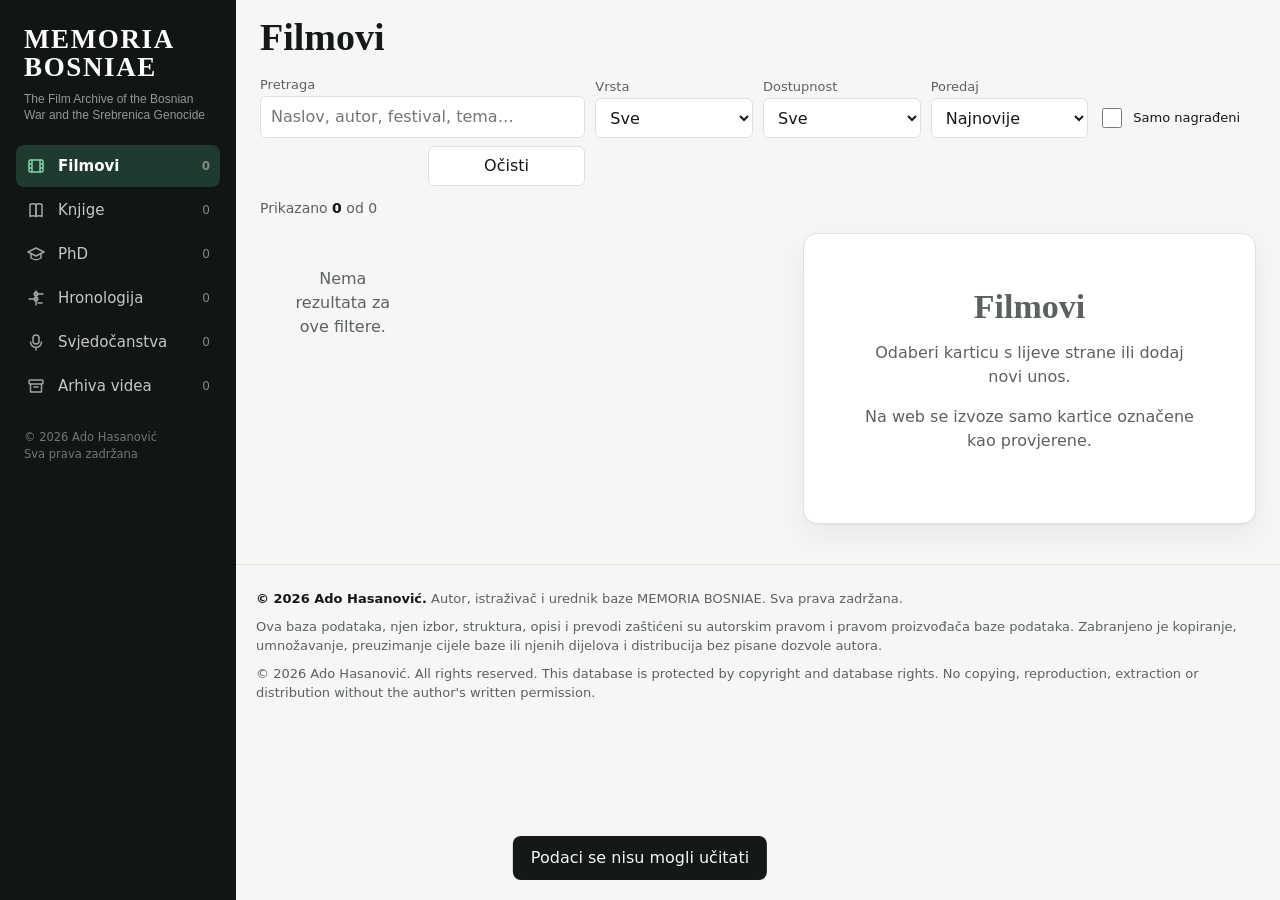
==== app/index.html @ 082afea2 "Add files via upload" ====
<!DOCTYPE html>
<html lang="bs">
<head>
<meta charset="utf-8">
<meta name="viewport" content="width=device-width,initial-scale=1">
<title>MEMORIA BOSNIAE</title>
<link rel="stylesheet" href="fonts.css">
<style>
/* VOICE: quiet editorial tool for an archive of record
   IDEA: a film archive's card catalogue, each work one index card with its provenance
   PICTURE: the catalogue itself, list of cards beside the open card
   COLOUR and TYPE: paper white, deep ink, Srebrenica flower green; amber only for "za provjeru"
   LAYOUT: bar with sections and actions, filters, list left, open card right */
:root{color-scheme:light dark;--bg:light-dark(#f6f7f5,#0f1311);--card:light-dark(#fff,#161b18);--ink:light-dark(#141816,#e9ece9);--mut:light-dark(#5b625e,#9aa39e);--line:light-dark(#dde2dd,#2a312d);--g:light-dark(#1d6b4a,#5fbf8f);--a:light-dark(#9a5b00,#e0a64a);--r:light-dark(#a3262a,#ef7b7f)}
*{box-sizing:border-box;min-width:0}
body{margin:0;background:var(--bg);color:var(--ink);font:16px/1.5 "Source Sans 3",system-ui,sans-serif}
h1,h2{font-family:"Cormorant Garamond",Georgia,serif;font-weight:600;line-height:1.1;margin:0}
button,input,select,textarea{font:inherit;color:inherit}
button{cursor:pointer;min-height:40px;padding:0 14px;border:1px solid var(--line);border-radius:6px;background:var(--card)}
button:hover{border-color:var(--g)}
button.pri{background:var(--g);border-color:var(--g);color:#fff}
button.dng{color:var(--r)}
:focus-visible{outline:3px solid var(--g);outline-offset:2px}
input,select,textarea{width:100%;padding:8px 10px;border:1px solid var(--line);border-radius:6px;background:var(--card);min-height:40px}
textarea{min-height:80px;resize:vertical}
.app{display:grid;grid-template-columns:236px minmax(0,1fr);min-height:100vh}
.side{position:sticky;top:0;height:100vh;overflow:auto;background:#111513;color:#d8ddd9;display:flex;flex-direction:column;gap:22px;padding:26px 16px 18px}
.brand{font-family:"Cormorant Garamond",serif;font-size:27px;line-height:1.02;font-weight:600;letter-spacing:.06em;color:#fff;padding:0 8px}
.brand small{display:block;margin-top:10px;font-family:"Source Sans 3",sans-serif;font-size:12px;line-height:1.35;letter-spacing:0;font-weight:400;color:#8f9a93}
.tabs{display:flex;flex-direction:column;gap:2px}
.tabs button{display:flex;align-items:center;gap:12px;width:100%;min-height:42px;padding:0 10px;border:0;border-radius:8px;background:none;color:#c3cac5;text-align:start;font-size:15px}
.tabs button svg{flex:none;opacity:.8}
.tabs button .n{margin-inline-start:auto;font-size:12px;color:#7f8a83;font-variant-numeric:tabular-nums}
.tabs button:hover{background:#1c221f;color:#fff}
.tabs button[aria-pressed=true]{background:#1f3a2e;color:#fff;font-weight:600}
.tabs button[aria-pressed=true] svg{opacity:1;color:#7fd3a6}
.sideacts{display:flex;flex-direction:column;gap:6px;margin-top:auto}
.sideacts button{background:#1a1f1c;border-color:#2a312d;color:#d8ddd9;text-align:start;font-size:14px}
.sideacts button:hover{border-color:#5fbf8f}
.upbar{position:fixed;left:50%;bottom:22px;transform:translateX(-50%);display:none;align-items:center;gap:12px;background:#111513;color:#eef1ee;padding:10px 12px 10px 18px;border-radius:12px;box-shadow:0 10px 30px rgb(0 0 0/.3);z-index:25;font-size:15px}.upbar.on{display:flex}.upbar #uplater{background:none;color:#c3cac5;border-color:#2a312d}
.ver{display:inline-block;margin-top:10px;font-family:"Source Sans 3",sans-serif;font-size:12px;letter-spacing:.02em;font-weight:600;color:#a6e6c3;background:#1f3a2e;padding:2px 9px;border-radius:99px}.ver:empty{display:none}
.sidecopy{margin:0;padding:0 8px;font-size:11.5px;line-height:1.4;color:#6f7a73}
.mainw{min-width:0;display:flex;flex-direction:column}
.top{position:sticky;top:0;z-index:5;display:flex;flex-wrap:wrap;align-items:center;gap:10px 16px;padding:18px 24px 12px;background:color-mix(in srgb,var(--bg) 92%,transparent);backdrop-filter:blur(10px)}
.top h1{font-family:"Cormorant Garamond",Georgia,serif;font-size:38px;line-height:1;margin:0 auto 0 0}
.acts{display:flex;gap:6px;flex-wrap:wrap}
.tools{display:grid;grid-template-columns:repeat(auto-fit,minmax(150px,1fr));gap:8px 10px;padding:4px 24px 12px;align-items:end}.tools .q{grid-column:span 2}.chk{display:flex;gap:8px;align-items:center;min-height:40px;font-size:15px;color:var(--ink)!important}.chk input{width:20px;min-height:0;height:20px;accent-color:var(--g)}
.tools label{font-size:13px;color:var(--mut)}
.stats{padding:0 24px 14px;font-size:14px;color:var(--mut);display:flex;gap:16px;flex-wrap:wrap}
.stats b{color:var(--ink)}
main{display:grid;grid-template-columns:minmax(0,1.15fr) minmax(0,1fr);gap:22px;padding:0 24px 40px;align-items:start}
.list{display:flex;flex-direction:column;gap:6px;max-height:calc(100vh - 200px);overflow:auto;padding:4px 6px 4px 2px}
.it{flex:none;display:grid;grid-template-columns:auto minmax(0,1fr) auto;gap:4px 12px;text-align:start;padding:10px 12px;background:var(--card);border:1px solid var(--line);border-radius:8px;min-height:0}
.it[aria-current=true]{border-color:var(--g);box-shadow:0 0 0 1px var(--g)}
.it .y{font-family:"Cormorant Garamond",serif;font-size:22px;color:var(--g);line-height:1.1;min-width:2.6em}
.it .t{font-weight:600}
.it .s{grid-column:2;font-size:14px;color:var(--mut)}
.badge{font-size:12px;font-weight:600;padding:2px 8px;border-radius:99px;white-space:nowrap;align-self:start}
.P{background:color-mix(in srgb,var(--g) 16%,transparent);color:var(--g)}
.ZP{background:color-mix(in srgb,var(--a) 18%,transparent);color:var(--a)}
.warn{color:var(--a);font-size:13px}
.bk .typo{background:linear-gradient(160deg,var(--c),#121513)}
.bk .typo .tt{font-size:18px}
.list.grid{display:grid;grid-template-columns:repeat(auto-fill,minmax(150px,1fr));gap:18px 14px;align-content:start}
.pc{display:flex;flex-direction:column;gap:6px;text-align:start;padding:0;border:0;background:none;min-height:0}
.pc .ph{position:relative;aspect-ratio:2/3;border-radius:6px;overflow:hidden;box-shadow:0 1px 2px rgb(0 0 0/.12),0 6px 18px rgb(0 0 0/.10);outline:2px solid transparent;transition:transform .15s}
.pc:hover .ph{transform:translateY(-2px)}.pc[aria-current=true] .ph{outline-color:var(--g);outline-offset:3px}
.pc img{width:100%;height:100%;object-fit:cover;display:block}
.typo{width:100%;height:100%;display:flex;flex-direction:column;justify-content:space-between;padding:14px 12px;color:#eef1ee}
.typo .tt{font-family:"Cormorant Garamond",Georgia,serif;font-weight:600;font-size:21px;line-height:1.05;text-wrap:balance}
.typo .ty{font-size:12px;opacity:.85}.typo .tm{font-size:10px;letter-spacing:.12em;text-transform:uppercase;opacity:.7}
.pc .pt{font-weight:600;font-size:14px;line-height:1.25}.pc .ps{font-size:12px;color:var(--mut)}
.wb{position:absolute;top:8px;left:8px;display:flex;align-items:center;gap:3px;background:rgb(255 255 255/.94);color:#6b4b00;font-size:12px;font-weight:700;padding:2px 7px 2px 4px;border-radius:99px}
.sd{position:absolute;top:10px;right:10px;width:10px;height:10px;border-radius:50%;border:2px solid #fff}.sd.P{background:var(--g)}.sd.ZP{background:var(--a)}
.hero{display:grid;grid-template-columns:180px minmax(0,1fr);gap:22px;align-items:start}
.hero .ph{aspect-ratio:2/3;border-radius:6px;overflow:hidden;box-shadow:0 6px 22px rgb(0 0 0/.18)}.hero img{width:100%;height:100%;object-fit:cover;display:block}
.laurels{display:flex;flex-wrap:wrap;gap:10px 18px;margin:6px 0 4px}
.laurel{position:relative;width:168px;height:92px;display:flex;align-items:center;justify-content:center;color:#7a5a12}
.laurel.n{color:var(--mut)}
.laurel svg{position:absolute;inset:0;width:100%;height:100%}
.laurel .lt{position:relative;text-align:center;max-width:104px;line-height:1.1;display:flex;flex-direction:column;gap:2px}
.laurel b{font-size:11.5px;text-transform:none}.laurel span{font-size:10.5px;opacity:.85}
.fj{list-style:none;margin:0;padding:0;border-top:1px solid var(--line)}
.fj li{display:grid;grid-template-columns:3.2em minmax(0,1fr) auto;gap:10px;padding:8px 0;border-bottom:1px solid var(--line);font-size:15px;align-items:baseline}
.fj .y{color:var(--mut);font-variant-numeric:tabular-nums}
.rz{font-size:11px;font-weight:700;padding:1px 8px;border-radius:99px;white-space:nowrap}
.rz.nagrada{background:#f3e7c4;color:#6b4b00}.rz.nominacija{background:color-mix(in srgb,var(--a) 14%,transparent);color:var(--a)}.rz.selekcija{background:color-mix(in srgb,var(--mut) 14%,transparent);color:var(--mut)}
.watchbar{display:flex;flex-wrap:wrap;gap:8px;margin:14px 0 6px}
.playbtn{display:inline-flex;align-items:center;gap:10px;min-height:48px;padding:0 20px;border-radius:8px;border:0;background:var(--g);color:#fff;font-weight:600;font-size:16px}
.playbtn.paid{background:var(--ink);color:var(--bg)}
.playbtn svg{flex:none}
.find{display:flex;flex-wrap:wrap;gap:6px;align-items:center;font-size:14px;color:var(--mut)}
.find a{padding:4px 10px;border:1px solid var(--line);border-radius:99px;text-decoration:none;color:var(--ink)}
.find a:hover{border-color:var(--g)}
.pb{position:absolute;bottom:8px;right:8px;width:30px;height:30px;border-radius:50%;background:var(--g);display:flex;align-items:center;justify-content:center;box-shadow:0 2px 6px rgb(0 0 0/.3)}
video.arch{width:100%;max-height:420px;background:#000;border-radius:8px;margin:6px 0}
.frow{display:grid;grid-template-columns:70px minmax(0,1.3fr) minmax(0,1fr) minmax(0,1.2fr) 120px 40px;gap:6px;margin-bottom:6px}
.frow input[data-f=izvor]{grid-column:2/6}
.drop{display:flex;gap:14px;align-items:center;padding:12px;border:1px dashed var(--line);border-radius:8px}
.drop.on{border-color:var(--g);background:color-mix(in srgb,var(--g) 8%,transparent)}
.drop .pv{width:72px;aspect-ratio:2/3;border-radius:4px;overflow:hidden;background:var(--line);flex:none}.drop .pv img{width:100%;height:100%;object-fit:cover}
.panel{position:sticky;top:84px;max-height:calc(100vh - 100px);overflow:auto;background:var(--card);border:1px solid var(--line);border-radius:14px;padding:24px;box-shadow:0 1px 2px rgb(0 0 0/.04),0 12px 32px rgb(0 0 0/.06)}
.panel.film{padding:0}.panel.film .inner{padding:24px}
.backdrop{position:relative;padding:24px;border-radius:14px 14px 0 0;overflow:hidden;background:#151a17;color:#eef1ee}
.backdrop .bg{position:absolute;inset:-30px;background-size:cover;background-position:center;filter:blur(28px) saturate(1.1);opacity:.5;transform:scale(1.1)}
.backdrop::after{content:"";position:absolute;inset:0;background:linear-gradient(180deg,rgb(17 21 19/.35),rgb(17 21 19/.85))}
.backdrop>*{position:relative;z-index:1}
.backdrop .meta{color:#c3cac5}.backdrop h2{color:#fff}
.backdrop .find{color:#c3cac5}.backdrop .find a{color:#eef1ee;border-color:rgb(255 255 255/.2)}
.backdrop .laurels{margin-top:18px}.backdrop .badge.P{background:rgb(127 211 166/.18);color:#a6e6c3}.backdrop .badge.ZP{background:rgb(224 166 74/.2);color:#f0c27e}.backdrop .laurel{color:#e3c477}.backdrop .laurel.n{color:#aab3ad}
.panel h2{font-size:34px}
.meta{color:var(--mut);margin:6px 0 14px}
.sec{margin:14px 0}
.sec h3{font-size:13px;color:var(--mut);margin:0 0 4px;font-weight:600}
.sec p{margin:0}
.chips{display:flex;flex-wrap:wrap;gap:6px}
.chip{font-size:13px;padding:2px 10px;border-radius:99px;border:1px solid var(--line)}
.w{display:flex;gap:8px;align-items:baseline;margin:4px 0}
.w .k{font-size:12px;font-weight:600;padding:1px 8px;border-radius:99px;white-space:nowrap}
.k.besplatno{background:color-mix(in srgb,var(--g) 16%,transparent);color:var(--g)}
.k.reklame,.k.placeno{background:color-mix(in srgb,var(--a) 16%,transparent);color:var(--a)}
.k.nema{background:color-mix(in srgb,var(--r) 12%,transparent);color:var(--r)}
a{color:var(--g);overflow-wrap:anywhere}
.row{display:flex;gap:8px;flex-wrap:wrap;margin-top:16px}
.form{display:grid;grid-template-columns:minmax(0,1fr) minmax(0,1fr);gap:10px 12px}
.form .full{grid-column:1/-1}
.form label{font-size:13px;color:var(--mut);display:block;margin-bottom:3px}
.wrow{display:grid;grid-template-columns:130px minmax(0,1fr) minmax(0,1.4fr) 40px;gap:6px;margin-bottom:6px}
.wrow button{padding:0}
.empty{color:var(--mut);padding:30px;text-align:center}
.toast{position:fixed;bottom:20px;left:50%;transform:translateX(-50%);background:var(--ink);color:var(--bg);padding:10px 18px;border-radius:8px;opacity:0;transition:opacity .2s;pointer-events:none;z-index:20}
.toast.on{opacity:1}
.modal{position:fixed;inset:0;background:rgb(0 0 0/.4);display:none;align-items:center;justify-content:center;z-index:30;padding:20px}
.modal.on{display:flex}
.modal>div{background:var(--card);border-radius:10px;padding:22px;max-width:420px}
.legal{border-top:1px solid var(--line);padding:24px 20px 40px;font-size:13px;color:var(--mut);max-width:1100px}.legal p{margin:0 0 8px}.legal strong{color:var(--ink)}
.web #bNew,.web #bUndo,.web #bVid,.web .sideacts,.web .panel .row,.web .warnsec,.web .notesec,.web #fs,.web label[for=fs],.web .sd,.web .badge{display:none!important}
@media(prefers-reduced-motion:reduce){.toast{transition:none}}
@media(max-width:860px){.app{grid-template-columns:minmax(0,1fr)}.side{position:static;height:auto;padding:16px}.tabs{flex-direction:row;flex-wrap:wrap}.tabs button{width:auto}.sideacts{flex-direction:row;flex-wrap:wrap;margin-top:0}.panel{position:static;max-height:none}.hero{grid-template-columns:120px minmax(0,1fr)}.frow{grid-template-columns:minmax(0,1fr) minmax(0,1fr)}.frow input[data-f=izvor]{grid-column:1/-1}main{grid-template-columns:minmax(0,1fr)}.list{max-height:none}.panel{position:static;max-height:none}.tools{grid-template-columns:minmax(0,1fr) minmax(0,1fr)}.tools .q{grid-column:1/-1}.form{grid-template-columns:minmax(0,1fr)}.wrow{grid-template-columns:minmax(0,1fr) minmax(0,1fr)}}
</style>
</head>
<body>
<div class="app">
<aside class="side">
  <div class="brand">MEMORIA<br>BOSNIAE<small>The Film Archive of the Bosnian War and the Srebrenica Genocide</small><span class="ver" id="ver"></span></div>
  <nav class="tabs" id="tabs" aria-label="Sekcije"></nav>
  <div class="sideacts">
    <button id="bSave">Spremi kopiju baze</button>
    <button id="bLoad">Učitaj bazu</button>
    <button id="bPub">Objavi na web</button>
    <button id="bExport">Izvezi JSON</button>
    <button id="bSet">Postavke objave</button>
  </div>
  <p class="sidecopy">© 2026 Ado Hasanović<br>Sva prava zadržana</p>
  <input type="file" id="file" accept=".json,application/json" hidden><input type="file" id="vid" accept="video/*,.mp4,.mov,.mkv,.webm" multiple hidden><input type="file" id="pimg" accept="image/*" hidden><input type="file" id="srt" accept=".srt,.vtt,.txt" hidden>
</aside>
<div class="mainw">
  <header class="top">
    <h1 id="h1">Filmovi</h1>
    <div class="acts">
      <button id="bVid" hidden>Uvezi videe iz ADONIS</button>
      <button id="bUndo" disabled>Poništi</button>
      <button class="pri" id="bNew">+ Novi unos</button>
    </div>
  </header>
  <div class="tools" id="tools"></div>
  <div class="stats" id="stats"></div>
  <main>
    <div class="list" id="list" role="list"></div>
    <section class="panel" id="panel" aria-live="polite"></section>
  </main>
  <footer class="legal">
    <p><strong>© 2026 Ado Hasanović.</strong> Autor, istraživač i urednik baze MEMORIA BOSNIAE. Sva prava zadržana.</p>
    <p>Ova baza podataka, njen izbor, struktura, opisi i prevodi zaštićeni su autorskim pravom i pravom proizvođača baze podataka. Zabranjeno je kopiranje, umnožavanje, preuzimanje cijele baze ili njenih dijelova i distribucija bez pisane dozvole autora.</p>
    <p lang="en">© 2026 Ado Hasanović. All rights reserved. This database is protected by copyright and database rights. No copying, reproduction, extraction or distribution without the author's written permission.</p>
  </footer>
</div>
</div>
<div class="upbar" id="upbar" role="status"><span id="upmsg"></span><button class="pri" id="upgo">Restartuj sada</button><button id="uplater">Kasnije</button></div>
<div class="toast" id="toast" role="status"></div>
<div class="modal" id="smodal"><div style="max-width:480px"><h2 style="font-size:28px;margin:0 0 8px">Objava na web</h2><p style="margin:0 0 12px;color:var(--mut);font-size:15px">Web stranica: <a href="#" id="siteLink">adohasanovicfilm.github.io/memoria-bosniae</a></p><label for="tok" style="font-size:13px;color:var(--mut)">GitHub ključ (token) s pravom pisanja u repo memoria-bosniae</label><input id="tok" type="password" autocomplete="off" placeholder="github_pat_…" style="margin:4px 0 6px"><p id="tokState" style="margin:0 0 10px;font-size:13px;color:var(--mut)"></p><div class="row" style="margin-top:6px"><button class="pri" id="tokSave">Spremi ključ</button><button id="tokNew">Napravi ključ na GitHubu</button><button id="sClose">Zatvori</button></div></div></div>
<div class="modal" id="modal"><div><p id="mq"></p><div class="row"><button class="dng" id="my">Da, obriši</button><button id="mn">Odustani</button></div></div></div>

<script>
{
const SEED=(/*SEED*/null)||{filmovi:[],knjige:[],phd:[],hronologija:[],svjedocanstva:[],arhiva:[]};
const KEY="mb-cinema-db";
const $=s=>document.querySelector(s);
const esc=v=>String(v??"").replace(/[&<>"]/g,c=>({"&":"&amp;","<":"&lt;",">":"&gt;",'"':"&quot;"}[c]));
const clone=o=>JSON.parse(JSON.stringify(o));
const get=(o,p)=>p.split(".").reduce((a,k)=>a?.[k],o);
const set=(o,p,v)=>{const ks=p.split(".");let a=o;ks.slice(0,-1).forEach(k=>{a[k]=a[k]||{};a=a[k]});a[ks.at(-1)]=v};

const TIP={igrani:"Igrani",dokumentarni:"Dokumentarni",kratki:"Kratki",tv:"TV i serije",sporni:"Propagandni i sporni"};
const GL={besplatno:"Besplatno bez reklama",reklame:"Besplatno uz reklame",placeno:"Plaćeno",nema:"Nedostupno online"};
const JEZ={bs:"bosanski",hr:"hrvatski",sr:"srpski",en:"engleski",it:"talijanski",fr:"francuski",de:"njemački",nl:"holandski"};
const DOZ={nema:"Nema dozvole (ne ide na web)",presskit:"Press kit distributera",distributer:"Pisana dozvola distributera",vlastito:"Vlastito djelo"};
const REZ={nagrada:"Nagrada",nominacija:"Nominacija",selekcija:"Selekcija"};
const wins=x=>(x.festivali||[]).filter(r=>r.rezultat==="nagrada").length;
const TONES=["#2b332e","#3a2f2a","#24303a","#3b3a2a","#2f2a3a","#1f3330","#3a2a2f","#33302b"];
const tone=t=>TONES[[...String(t)].reduce((a,c)=>a+c.charCodeAt(0),0)%TONES.length];
const typo=x=>`<div class="typo" style="background:linear-gradient(160deg,${tone(x.naslov)},#121513)"><span></span><span class="tt">${esc(x.naslov)}</span><span class="ty">${esc([x.godina,x.rezija].filter(Boolean).join(" · "))}<br><span class="tm">${esc(TIP[x.tip]||"")}</span></span></div>`;
const AUTO={};
const PLAYSVG='<svg width="14" height="14" viewBox="0 0 14 14" aria-hidden="true"><path d="M3 1.5 L12 7 L3 12.5 Z" fill="currentColor"/></svg>';
const freeSrc=x=>(x.gledati||[]).find(g=>g.url&&g.vrsta==="besplatno")||(x.gledati||[]).find(g=>g.url&&g.vrsta==="reklame");
const paidSrc=x=>(x.gledati||[]).find(g=>g.url&&g.vrsta==="placeno");
const FIND=[["JustWatch Italija","https://www.justwatch.com/it/cerca?q="],["JustWatch SAD","https://www.justwatch.com/us/search?q="],["MUBI","https://mubi.com/search/films?query="],["ARTE","https://www.arte.tv/it/search/?q="],["MLOL","https://www.medialibrary.it/media/ricerca.aspx?keywords="],["Letterboxd","https://letterboxd.com/search/films/"],["YouTube","https://www.youtube.com/results?search_query="]];
const findLinks=x=>{const q=encodeURIComponent((x.naslovEn||x.naslov)+(x.godina?" "+x.godina:""));const qt=encodeURIComponent(x.naslovEn||x.naslov);return FIND.map(([n,u])=>`<a href="${u}${n==="Letterboxd"?qt+"/":n.startsWith("JustWatch")?qt:q}" target="_blank" rel="noopener">${n}</a>`).join("")};
const posterHtml=x=>{const u=x.poster||AUTO[x.id];return u?`<img src="${u}" alt="Plakat: ${esc(x.naslov)}" loading="lazy">`:typo(x)};
const LEAF=(()=>{const P=[];for(let i=0;i<=8;i++){const th=(235-i*14)*Math.PI/180;P.push([56+48*Math.cos(th),52-44*Math.sin(th)])}
let d=`<path d="M${P.map(q=>q[0].toFixed(1)+" "+q[1].toFixed(1)).join(" L")}" fill="none" stroke="currentColor" stroke-width="1.6"/>`;
for(let i=1;i<P.length;i++){const[a,b]=P[i-1],[c,e]=P[i];const ang=Math.atan2(e-b,c-a)*180/Math.PI;for(const side of[-1,1]){const off=side*6,nx=-(e-b),ny=(c-a),L=Math.hypot(nx,ny)||1,x=c+nx/L*off,y=e+ny/L*off;d+=`<ellipse cx="${x.toFixed(1)}" cy="${y.toFixed(1)}" rx="2.8" ry="7" transform="rotate(${(ang+90+side*35).toFixed(0)} ${x.toFixed(1)} ${y.toFixed(1)})"/>`}}return d})();
const laurel=r=>`<div class="laurel ${r.rezultat==="nagrada"?"w":"n"}"><svg viewBox="0 0 184 100" aria-hidden="true"><g fill="currentColor" opacity="${r.rezultat==="nagrada"?0.85:0.45}">${LEAF}</g><g fill="currentColor" opacity="${r.rezultat==="nagrada"?0.85:0.45}" transform="translate(184 0) scale(-1 1)">${LEAF}</g></svg><div class="lt"><b>${esc(r.nagrada||REZ[r.rezultat])}</b><span>${esc([r.festival,r.god].filter(Boolean).join(" "))}</span></div></div>`;
const SAG={da:"Saglasnost: da",ne:"Saglasnost: nema",utoku:"Saglasnost: u toku"};
const PRAVA={nepoznato:"Prava nepoznata",javno:"Javno, samo link",dozvola:"Dozvola autora",vlastito:"Vlastiti snimak"};
const COLS={
 filmovi:{label:"Filmovi",prefix:"f",title:x=>x.naslov,year:x=>x.godina,sub:x=>[x.rezija,TIP[x.tip]].filter(Boolean).join(" · "),
  fields:[["naslov","Originalni naslov","text"],["naslovEn","Engleski naslov","text"],["naslovIt","Talijanski naslov","text"],["tip","Vrsta","select",TIP],["godina","Godina","num"],["trajanje","Trajanje","text"],["rezija","Režija","text"],["zemlja","Zemlja","text"],["sinopsis.bs","Sinopsis BS","area"],["sinopsis.en","Sinopsis EN","area"],["sinopsis.it","Sinopsis IT","area"],["poster","Plakat","poster"],["posterIzvor","Izvor plakata","text"],["posterDozvola","Dozvola za plakat","select",DOZ],["festivali","Festivalski put i nagrade","fest"],["gledati","Gdje gledati","watch"],["teme","Teme (zarezom)","tags"],["izvori","Izvori (jedan link po redu)","lines"],["status","Status","select",{P:"Provjereno",ZP:"Za provjeru"}],["napomena","Napomena","area"]],
  blank:()=>({tip:"dokumentarni",naslov:"Novi film",naslovEn:"",naslovIt:"",godina:"",zemlja:"",rezija:"",trajanje:"",sinopsis:{bs:"",en:"",it:""},festivali:[],poster:"",posterIzvor:"",posterDozvola:"nema",gledati:[],teme:[],izvori:[],status:"ZP",napomena:""}),
  text:x=>[x.naslov,x.naslovEn,x.naslovIt,x.rezija,x.zemlja,x.godina,(x.festivali||[]).map(r=>r.festival+" "+r.nagrada).join(" "),x.sinopsis?.bs,(x.teme||[]).join(" ")].join(" ")},
 knjige:{label:"Knjige",prefix:"b",title:x=>x.naslov,year:x=>x.godina,sub:x=>[x.autor,JEZ[x.jezik]||x.jezik].filter(Boolean).join(" · "),
  fields:[["naslov","Naslov","text"],["autor","Autor","text"],["godina","Godina","num"],["izdavac","Izdavač","text"],["jezik","Jezik","select",JEZ],["vrsta","Vrsta","select",{"svjedočanstvo":"Svjedočanstvo","historija i novinarstvo":"Historija i novinarstvo","izvještaj":"Izvještaj","proza i poezija":"Proza i poezija","grafički roman i fotografija":"Grafički roman i fotografija","studija o filmu":"Studija o filmu"}],["opis","Opis","area"],["status","Status","select",{P:"Provjereno",ZP:"Za provjeru"}]],
  blank:()=>({vrsta:"historija i novinarstvo",autor:"",naslov:"Nova knjiga",godina:"",izdavac:"",jezik:"bs",opis:"",status:"ZP"}),
  text:x=>[x.naslov,x.autor,x.izdavac,x.godina,x.opis,x.vrsta].join(" ")},
 phd:{label:"PhD",prefix:"d",title:x=>x.naslov,year:x=>x.godina,sub:x=>[x.autor,x.univerzitet].filter(Boolean).join(" · "),
  fields:[["naslov","Naslov disertacije","area"],["autor","Autor","text"],["univerzitet","Univerzitet","text"],["godina","Godina","num"],["url","Repozitorij (link)","text"],["status","Status","select",{P:"Provjereno",ZP:"Za provjeru"}],["napomena","Napomena","area"]],
  blank:()=>({autor:"",naslov:"Nova disertacija",univerzitet:"",godina:"",url:"",status:"ZP",napomena:""}),
  text:x=>[x.naslov,x.autor,x.univerzitet,x.godina].join(" ")},
 hronologija:{label:"Hronologija",prefix:"h",title:x=>x.tekst?.bs,year:x=>x.datum?.slice(0,4),sub:x=>[x.datum,x.izvor].filter(Boolean).join(" · "),
  fields:[["datum","Datum (GGGG-MM-DD)","text"],["tekst.bs","Tekst BS","area"],["tekst.en","Tekst EN","area"],["tekst.it","Tekst IT","area"],["izvor","Izvor","text"],["status","Status","select",{P:"Provjereno",ZP:"Za provjeru"}]],
  blank:()=>({datum:new Date().toISOString().slice(0,10),tekst:{bs:"Novi događaj",en:"",it:""},izvor:"",status:"ZP"}),
  text:x=>[x.datum,x.tekst?.bs,x.tekst?.en,x.izvor].join(" ")},
 svjedocanstva:{label:"Svjedočanstva",prefix:"s",title:x=>x.ime,year:x=>(x.datum||"").slice(0,4),sub:x=>[x.mjesto,SAG[x.saglasnost]].filter(Boolean).join(" · "),
  fields:[["ime","Ime svjedoka","text"],["mjesto","Mjesto snimanja","text"],["datum","Datum snimanja (GGGG-MM-DD)","text"],["autor","Autor snimka","text"],["jezik","Jezik iskaza","select",JEZ],["trajanje","Trajanje","text"],["video","Video (fajl ili link)","text"],["saglasnost","Saglasnost","select",SAG],["dokument","Gdje je dokument saglasnosti","text"],["transkript.bs","Transkript BS","srt"],["transkript.en","Transkript EN","srt"],["transkript.it","Transkript IT","srt"],["indeks","Indeks po minutama (npr. 03:10 Život u enklavi)","lines"],["mjesta","Mjesta (zarezom)","tags"],["teme","Teme (zarezom)","tags"],["filmovi","Povezani filmovi (zarezom)","tags"],["status","Status","select",{P:"Provjereno",ZP:"Za provjeru"}],["napomena","Napomena","area"]],
  blank:()=>({ime:"Novo svjedočanstvo",mjesto:"",datum:"",autor:"",jezik:"bs",trajanje:"",video:"",saglasnost:"ne",dokument:"",transkript:{bs:"",en:"",it:""},indeks:[],mjesta:[],teme:[],filmovi:[],status:"ZP",napomena:""}),
  text:x=>[x.ime,x.mjesto,x.autor,x.datum,(x.teme||[]).join(" "),(x.mjesta||[]).join(" "),x.transkript?.bs,x.transkript?.en].join(" ")},
 arhiva:{label:"Arhiva videa",prefix:"v",title:x=>x.naslov,year:x=>(x.datum||"").slice(0,4),sub:x=>[x.izvor,x.trajanje,PRAVA[x.prava]].filter(Boolean).join(" · "),
  fields:[["naslov","Naslov","text"],["originalni","Originalni naziv fajla","text"],["izvor","Izvor (kanal, autor, arhiv)","text"],["url","Link na original","text"],["datum","Datum snimka (GGGG-MM-DD)","text"],["trajanje","Trajanje","text"],["prava","Prava korištenja","select",PRAVA],["opis","Opis","area"],["transkript.bs","Transkript BS","srt"],["teme","Teme (zarezom)","tags"],["status","Status","select",{P:"Provjereno",ZP:"Za provjeru"}],["napomena","Napomena","area"]],
  blank:()=>({naslov:"Novi video",originalni:"",izvor:"",url:"",datum:"",trajanje:"",prava:"nepoznato",opis:"",transkript:{bs:"",en:"",it:""},teme:[],status:"ZP",napomena:""}),
  text:x=>[x.naslov,x.originalni,x.izvor,x.opis,(x.teme||[]).join(" ")].join(" ")}
};

let db=null;try{db=JSON.parse(localStorage.getItem(KEY))}catch(e){}
if(!db||!db.filmovi)db=clone(SEED);
function migrate(d){(d.filmovi||[]).forEach(f=>{if(!Array.isArray(f.festivali)){const sf=SEED.filmovi.find(z=>z.id===f.id&&z.naslov===f.naslov);f.festivali=sf&&sf.festivali.length?clone(sf.festivali):(f.festivali?[{god:"",festival:String(f.festivali),sekcija:"",nagrada:"",rezultat:"selekcija",izvor:""}]:[])}f.poster=f.poster||"";f.posterIzvor=f.posterIzvor||"";f.posterDozvola=f.posterDozvola||"nema"});d.svjedocanstva=d.svjedocanstva||[];d.arhiva=d.arhiva||[];d.naziv="MEMORIA BOSNIAE";return d}
db=migrate(db);
let tab="filmovi",sel=null,edit=false,undo=null;
const F={q:"",a:"",b:"",s:"",n:false,o:""};

function persist(){if(typeof WEB!=="undefined"&&WEB)return;if(window.mb){db.autor="Ado Hasanović";db.izmijenjeno=new Date().toISOString();window.mb.save(JSON.stringify(db)).catch(()=>toast("Spremanje nije uspjelo"));return}db.autor="Ado Hasanović";db.prava="© 2026 Ado Hasanović. Sva prava zadržana. Zabranjeno kopiranje i distribucija bez pisane dozvole autora.";db.izmijenjeno=new Date().toISOString();try{localStorage.setItem(KEY,JSON.stringify(db))}catch(e){toast("Automatsko spremanje nije dostupno; koristi Spremi bazu.")}}
function snap(){undo=clone(db);$("#bUndo").disabled=false}
function toast(m){const t=$("#toast");t.textContent=m;t.classList.add("on");clearTimeout(t._h);t._h=setTimeout(()=>t.classList.remove("on"),2600)}
function warns(x){const w=[];if(tab==="filmovi"&&x.status==="P"&&(x.izvori||[]).length<2)w.push("Manje od dva izvora");if(tab==="filmovi"&&!(x.gledati||[]).length)w.push("Nema podatka gdje gledati");if(tab==="filmovi"&&!x.sinopsis?.en)w.push("Nema EN sinopsisa");if(tab==="filmovi"&&x.poster&&x.posterDozvola==="nema")w.push("Plakat bez dozvole: ne ide na web");if(tab==="svjedocanstva"&&x.saglasnost!=="da")w.push("Nema potvrđene saglasnosti: ne ide na web");if(tab==="svjedocanstva"&&!x.transkript?.bs)w.push("Nema transkripta");if(tab==="arhiva"&&x.prava==="nepoznato")w.push("Prava nepoznata: ne ide na web");return w}

function filters(){
  const c=COLS[tab];let opts="";
  const sel=(id,label,map)=>`<div><label for="${id}">${label}</label><select id="${id}"><option value="">Sve</option>${Object.entries(map).map(([k,v])=>`<option value="${esc(k)}">${esc(v)}</option>`).join("")}</select></div>`;
  if(tab==="filmovi")opts=sel("fa","Vrsta",TIP)+sel("fb","Dostupnost",GL)+`<div><label for="fo">Poredaj</label><select id="fo"><option value="">Najnovije</option><option value="stari">Najstarije</option><option value="naslov">Naslov A–Ž</option><option value="nagrade">Broj nagrada</option></select></div><label class="chk"><input type="checkbox" id="fn"${F.n?" checked":""}> Samo nagrađeni</label>`;
  else if(tab==="knjige")opts=sel("fa","Vrsta",c.fields.find(f=>f[0]==="vrsta")[3])+sel("fb","Jezik",JEZ);
  else opts="<div></div><div></div>";
  $("#tools").innerHTML=`<div class="q"><label for="fq">Pretraga</label><input id="fq" type="search" placeholder="Naslov, autor, festival, tema…" value="${esc(F.q)}"></div>${opts}${sel("fs","Status",{P:"Provjereno",ZP:"Za provjeru",W:"S upozorenjem"})}<button id="fx">Očisti</button>`;
  ["fa","fb","fs","fo"].forEach(id=>{const e=$("#"+id);if(e)e.value=F[id[1]]||""});
}
function rows(){
  const c=COLS[tab],q=F.q.toLowerCase();
  return db[tab].filter(x=>{
    if(q&&!c.text(x).toLowerCase().includes(q))return false;
    if(F.s==="W"){if(!warns(x).length)return false}else if(F.s&&x.status!==F.s)return false;
    if(tab==="filmovi"){if(F.n&&!wins(x))return false;if(F.a&&x.tip!==F.a)return false;if(F.b&&!(x.gledati||[]).some(g=>g.vrsta===F.b))return false}
    if(tab==="knjige"){if(F.a&&x.vrsta!==F.a)return false;if(F.b&&x.jezik!==F.b)return false}
    return true}).sort((a,b)=>tab==="filmovi"&&F.o==="nagrade"?wins(b)-wins(a)||(+c.year(b)||0)-(+c.year(a)||0):tab==="filmovi"&&F.o==="stari"?(+c.year(a)||9999)-(+c.year(b)||9999):tab==="filmovi"&&F.o==="naslov"?String(c.title(a)).localeCompare(String(c.title(b)),"bs"):tab==="hronologija"?String(a.datum).localeCompare(b.datum):(+c.year(b)||0)-(+c.year(a)||0)||String(c.title(a)).localeCompare(String(c.title(b))));
}
const ICO={filmovi:'<rect x="3" y="4" width="14" height="12" rx="1.5"/><path d="M6 4v12M14 4v12M3 8h3M3 12h3M14 8h3M14 12h3"/>',knjige:'<path d="M4 4.5c2-1 4-1 6 0v12c-2-1-4-1-6 0z"/><path d="M10 4.5c2-1 4-1 6 0v12c-2-1-4-1-6 0z"/>',phd:'<path d="M2 8l8-4 8 4-8 4z"/><path d="M5 9.5V14c3 2 7 2 10 0V9.5"/>',hronologija:'<path d="M10 3v14"/><circle cx="10" cy="6" r="1.8"/><circle cx="10" cy="11" r="1.8"/><path d="M12 6h5M3 11h5M12 15h4"/>',svjedocanstva:'<rect x="7" y="3" width="6" height="9" rx="3"/><path d="M4.5 10a5.5 5.5 0 0011 0M10 15.5V18"/>',arhiva:'<rect x="3" y="4" width="14" height="4" rx="1"/><path d="M4.5 8v8h11V8M8 11h4"/>'};
function renderTabs(){$("#tabs").innerHTML=Object.entries(COLS).map(([k,c])=>`<button data-t="${k}" aria-pressed="${k===tab}"><svg width="20" height="20" viewBox="0 0 20 20" fill="none" stroke="currentColor" stroke-width="1.5" stroke-linecap="round" stroke-linejoin="round" aria-hidden="true">${ICO[k]||""}</svg><span>${c.label}</span><span class="n">${db[k].length}</span></button>`).join("");$("#h1").textContent=COLS[tab].label}
function renderList(){
  const c=COLS[tab],R=rows(),all=db[tab];
  const p=all.filter(x=>x.status==="P").length;
  if(typeof WEB!=="undefined"&&WEB){$("#stats").innerHTML=`<span>Prikazano <b>${R.length}</b> od ${all.length}</span>${db.izvezeno?`<span>Ažurirano ${esc(new Date(db.izvezeno).toLocaleDateString("bs"))}</span>`:""}`}else
  $("#stats").innerHTML=`<span>Prikazano <b>${R.length}</b> od ${all.length}</span><span>Provjereno <b>${p}</b></span><span>Za provjeru <b>${all.length-p}</b></span><span>Zadnja izmjena ${esc(new Date(db.izmijenjeno).toLocaleString("bs"))}</span>`;
  $("#list").classList.toggle("grid",tab==="filmovi"||tab==="knjige");
  if(tab==="knjige"){const BC={"svjedočanstvo":"#5a2f2a","historija i novinarstvo":"#23384a","izvještaj":"#3d3a2a","proza i poezija":"#2f2a46","grafički roman i fotografija":"#204036","studija o filmu":"#4a2f3e"};
    $("#list").innerHTML=R.length?R.map(x=>`<button class="pc bk" role="listitem" data-id="${x.id}" aria-current="${x.id===sel}"><span class="ph"><span class="typo" style="--c:${BC[x.vrsta]||"#2b332e"}"><span class="tm">${esc(x.vrsta)}</span><span class="tt">${esc(x.naslov)}</span><span class="ty">${esc(x.autor)}${x.godina?"<br>"+esc(x.godina):""}</span></span><span class="sd ${x.status}"></span></span><span class="pt">${esc(x.naslov)}</span><span class="ps">${esc([x.autor,JEZ[x.jezik]].filter(Boolean).join(" · "))}</span></button>`).join(""):`<div class="empty">Nema rezultata za ove filtere.</div>`;return}
  if(tab==="filmovi"){$("#list").innerHTML=R.length?R.map(x=>{const n=wins(x);return `<button class="pc" role="listitem" data-id="${x.id}" aria-current="${x.id===sel}"><span class="ph">${posterHtml(x)}${n?`<span class="wb"><svg width="22" height="13" viewBox="0 0 184 100" aria-hidden="true"><g fill="currentColor">${LEAF}</g><g fill="currentColor" transform="translate(184 0) scale(-1 1)">${LEAF}</g></svg>${n}</span>`:""}${freeSrc(x)?`<span class="pb" title="Besplatno online" style="color:#fff">${PLAYSVG}</span>`:""}<span class="sd ${x.status}" title="${x.status==="P"?"Provjereno":"Za provjeru"}"></span></span><span class="pt">${esc(x.naslov)}</span><span class="ps">${esc([x.godina,x.rezija].filter(Boolean).join(" · "))}</span></button>`}).join(""):`<div class="empty">Nema rezultata za ove filtere.</div>`;return}
  $("#list").innerHTML=R.length?R.map(x=>{const w=warns(x);return `<button class="it" role="listitem" data-id="${x.id}" aria-current="${x.id===sel}"><span class="y">${esc(c.year(x)||"")}</span><span class="t">${esc(c.title(x))}</span><span class="badge ${x.status}">${x.status==="P"?"Provjereno":"Za provjeru"}</span><span class="s">${esc(c.sub(x))}${w.length?` <span class="warn">· ${w.length} upoz.</span>`:""}</span></button>`}).join(""):`<div class="empty">Nema rezultata za ove filtere.</div>`;
}
function view(x){
  const c=COLS[tab],w=warns(x);
  let b="";
  if(tab==="filmovi"){
    const alt=[x.naslovEn,x.naslovIt].filter(t=>t&&t!==x.naslov);
    const fj=(x.festivali||[]).slice().sort((a,b)=>(+a.god||9999)-(+b.god||9999));const lw=fj.filter(r=>r.rezultat!=="selekcija");
    b=`${alt.length?`<p class="meta">${esc(alt.join(" · "))}</p>`:""}<p class="meta">${esc([x.godina,x.zemlja,x.rezija,x.trajanje,TIP[x.tip]].filter(Boolean).join(" · "))}</p>
    ${(()=>{const fr=freeSrc(x),pd=paidSrc(x);return `<div class="watchbar">${fr?`<button class="playbtn" data-play="${esc(fr.url)}">${PLAYSVG} Gledaj ${fr.vrsta==="besplatno"?"besplatno":"besplatno uz reklame"} · ${esc(fr.naziv||"")}</button>`:""}${pd?`<button class="playbtn paid" data-play="${esc(pd.url)}">${PLAYSVG} Gledaj · ${esc(pd.naziv||"plaćeno")}</button>`:""}</div><div class="find"><span>${fr||pd?"Traži i na:":"Gdje gledati:"}</span>${findLinks(x)}</div>`})()}
<!--L-->${lw.length?`<div class="laurels">${lw.map(laurel).join("")}</div>`:""}<!--split-->
    ${fj.length?`<div class="sec"><h3>Festivalski put (${fj.length})</h3><ol class="fj">${fj.map(r=>`<li><span class="y">${esc(r.god||"")}</span><span><strong>${esc(r.festival)}</strong>${r.sekcija?` · ${esc(r.sekcija)}`:""}${r.nagrada?` · ${esc(r.nagrada)}`:""}${r.izvor?` · <a href="${esc(r.izvor)}" target="_blank" rel="noopener">izvor</a>`:""}</span><span class="rz ${r.rezultat}">${REZ[r.rezultat]||""}</span></li>`).join("")}</ol></div>`:""}
    ${!x.poster&&AUTO[x.id]?`<div class="sec"><h3>Plakat</h3><p>Wikipedia, učitan automatski. Za web dodaj plakat s dozvolom.</p></div>`:""}
    ${x.poster?`<div class="sec"><h3>Plakat</h3><p>${esc(DOZ[x.posterDozvola]||"")}${x.posterIzvor?` · ${esc(x.posterIzvor)}`:""}</p></div>`:""}
    ${["bs","en","it"].map(l=>x.sinopsis?.[l]?`<div class="sec"><h3>Sinopsis ${l.toUpperCase()}</h3><p>${esc(x.sinopsis[l])}</p></div>`:"").join("")}
    <div class="sec"><h3>Gdje gledati</h3>${(x.gledati||[]).length?x.gledati.map(g=>`<div class="w"><span class="k ${g.vrsta}">${GL[g.vrsta]}</span><span>${g.url?`<a href="${esc(g.url)}" target="_blank" rel="noopener">${esc(g.naziv||g.url)}</a>`:esc(g.naziv)}</span></div>`).join(""):(typeof WEB!=="undefined"&&WEB?"<p>Trenutno nema poznatog online izvora.</p>":"<p class='warn'>Nije uneseno.</p>")}</div>
    ${(x.teme||[]).length?`<div class="sec"><h3>Teme</h3><div class="chips">${x.teme.map(t=>`<span class="chip">${esc(t)}</span>`).join("")}</div></div>`:""}`;
  }else if(tab==="knjige"){
    b=`<p class="meta">${esc([x.autor,x.godina||"",x.izdavac,JEZ[x.jezik],x.vrsta].filter(Boolean).join(" · "))}</p>${x.opis?`<div class="sec"><p>${esc(x.opis)}</p></div>`:""}`;
  }else if(tab==="phd"){
    b=`<p class="meta">${esc([x.autor,x.univerzitet,x.godina].filter(Boolean).join(" · "))}</p><div class="sec"><h3>Repozitorij</h3>${x.url?`<a href="${esc(x.url)}" target="_blank" rel="noopener">${esc(x.url)}</a>`:"<p class='warn'>Link nije unesen.</p>"}</div>`;
  }else if(tab==="svjedocanstva"||tab==="arhiva"){
    const tr=x.transkript||{};
    b=`<p class="meta">${esc(c.sub(x))}</p>${tab==="svjedocanstva"?`<p class="meta">${esc([x.datum,x.autor,x.trajanje,JEZ[x.jezik]].filter(Boolean).join(" · "))}</p>`:`<p class="meta">${esc([x.datum,x.originalni].filter(Boolean).join(" · "))}</p>`}
    ${x.putanja?`<video class="arch" controls preload="metadata" src="file://${encodeURI(x.putanja)}"></video>`:""}
    ${x.video||x.url?`<div class="sec"><h3>Video</h3><p>${/^https?:/.test(x.video||x.url)?`<a href="${esc(x.video||x.url)}" target="_blank" rel="noopener">${esc(x.video||x.url)}</a>`:esc(x.video)}</p></div>`:""}
    ${x.opis?`<div class="sec"><p>${esc(x.opis)}</p></div>`:""}
    ${x.dokument?`<div class="sec"><h3>Dokument saglasnosti</h3><p>${esc(x.dokument)}</p></div>`:""}
    ${(x.indeks||[]).length?`<div class="sec"><h3>Indeks</h3>${x.indeks.map(l=>`<div>${esc(l)}</div>`).join("")}</div>`:""}
    ${["bs","en","it"].map(l=>tr[l]?`<div class="sec"><h3>Transkript ${l.toUpperCase()}</h3><p style="white-space:pre-line;max-height:240px;overflow:auto">${esc(tr[l])}</p></div>`:"").join("")}
    ${["mjesta","teme","filmovi"].map(k=>(x[k]||[]).length?`<div class="sec"><h3>${k[0].toUpperCase()+k.slice(1)}</h3><div class="chips">${x[k].map(t=>`<span class="chip">${esc(t)}</span>`).join("")}</div></div>`:"").join("")}`;
  }else{
    b=`<p class="meta">${esc(x.datum)}</p>${["en","it"].map(l=>x.tekst?.[l]?`<div class="sec"><h3>${l.toUpperCase()}</h3><p>${esc(x.tekst[l])}</p></div>`:"").join("")}${x.izvor?`<div class="sec"><h3>Izvor</h3><p>${esc(x.izvor)}</p></div>`:""}`;
  }
  const src=(x.izvori||[]);
  const head=`<span class="badge ${x.status}">${x.status==="P"?"Provjereno":"Za provjeru"}</span><h2 style="margin-top:10px">${esc(c.title(x))}</h2>`;
  if(tab==="filmovi"){const u=x.poster||AUTO[x.id];const iL=b.indexOf("<!--L-->"),iS=b.indexOf("<!--split-->");const top=b.slice(0,iL),laur=b.slice(iL,iS),rest=b.slice(iS);
    return `<div class="backdrop">${u?`<div class="bg" style="background-image:url('${u}')"></div>`:""}<div class="hero"><div class="ph">${posterHtml(x)}</div><div>${head}${top}</div></div>${laur}</div><div class="inner">${rest}`+tail(x,w)+`</div>`}
  return head+b+tail(x,w)}
function tail(x,w){const src=(x.izvori||[]);return `
  ${src.length?`<div class="sec"><h3>Izvori (${src.length})</h3>${src.map(u=>`<div><a href="${esc(u)}" target="_blank" rel="noopener">${esc(u)}</a></div>`).join("")}</div>`:""}
  ${x.napomena?`<div class="sec notesec"><h3>Napomena</h3><p>${esc(x.napomena)}</p></div>`:""}
  ${w.length?`<div class="sec warnsec"><h3>Upozorenja</h3>${w.map(t=>`<div class="warn">${esc(t)}</div>`).join("")}</div>`:""}
  <div class="row"><button class="pri" id="bEdit">Uredi</button>${x.status==="ZP"?`<button id="bOk">Označi kao provjereno</button>`:`<button id="bZp">Vrati na provjeru</button>`}<button class="dng" id="bDel">Obriši</button></div>`;
}
function form(x){
  const c=COLS[tab];
  return `<h2>Uređivanje</h2><form class="form" id="fm" style="margin-top:14px">${c.fields.map(([k,l,t,o])=>{
    const v=get(x,k),cls=["area","watch","lines","srt","fest","poster"].includes(t)||k.startsWith("naslov")&&tab!=="filmovi"?"full":"";
    let inp;
    if(t==="select")inp=`<select name="${k}">${Object.entries(o).map(([a,b])=>`<option value="${esc(a)}"${a===v?" selected":""}>${esc(b)}</option>`).join("")}</select>`;
    else if(t==="area")inp=`<textarea name="${k}">${esc(v)}</textarea>`;
    else if(t==="srt")inp=`<textarea name="${k}" style="min-height:120px">${esc(v)}</textarea><button type="button" data-srt="${k}" style="margin-top:6px">Učitaj .srt ili .txt</button>`;
    else if(t==="lines")inp=`<textarea name="${k}">${esc((v||[]).join("\n"))}</textarea>`;
    else if(t==="tags")inp=`<input name="${k}" value="${esc((v||[]).join(", "))}">`;
    else if(t==="fest")inp=`<div id="fests">${(v||[]).map(frow).join("")}</div><button type="button" id="fAdd">+ Dodaj festival ili nagradu</button>`;
    else if(t==="poster")inp=`<div class="drop" id="drop"><div class="pv" id="pv">${v?`<img src="${v}" alt="">`:""}</div><div style="display:flex;flex-direction:column;gap:6px"><span style="font-size:14px">Prevuci sliku plakata ovdje ili</span><div class="acts"><button type="button" id="pPick">Izaberi sliku</button><button type="button" id="pDel" class="dng">Ukloni</button></div></div><input type="hidden" name="${k}" value="${esc(v)}"></div>`;
    else if(t==="watch")inp=`<div id="ws">${(v||[]).map(wrow).join("")}</div><button type="button" id="wAdd">+ Dodaj izvor gledanja</button>`;
    else inp=`<input name="${k}" ${t==="num"?'inputmode="numeric"':""} value="${esc(v)}">`;
    return `<div class="${cls||(t==="tags"?"full":"")}"><label>${esc(l)}</label>${inp}</div>`}).join("")}
  <div class="full row"><button class="pri" type="submit">Spremi karticu</button><button type="button" id="bCancel">Odustani</button></div></form>`;
}
function frow(r={god:"",festival:"",sekcija:"",nagrada:"",rezultat:"selekcija",izvor:""}){return `<div class="frow"><input data-f="god" placeholder="Godina" value="${esc(r.god)}" inputmode="numeric"><input data-f="festival" placeholder="Festival" value="${esc(r.festival)}"><input data-f="sekcija" placeholder="Sekcija" value="${esc(r.sekcija)}"><input data-f="nagrada" placeholder="Nagrada" value="${esc(r.nagrada)}"><select data-f="rezultat">${Object.entries(REZ).map(([a,b])=>`<option value="${a}"${a===r.rezultat?" selected":""}>${b}</option>`).join("")}</select><button type="button" data-fdel aria-label="Ukloni">×</button><input data-f="izvor" placeholder="Link na izvor (katalog festivala)" value="${esc(r.izvor)}"></div>`}
function wrow(g={vrsta:"besplatno",naziv:"",url:""}){return `<div class="wrow"><select data-w="vrsta">${Object.entries(GL).map(([a,b])=>`<option value="${a}"${a===g.vrsta?" selected":""}>${b}</option>`).join("")}</select><input data-w="naziv" placeholder="Platforma" value="${esc(g.naziv)}"><input data-w="url" placeholder="https://…" value="${esc(g.url)}"><button type="button" data-wdel aria-label="Ukloni">×</button></div>`}
function renderPanel(){
  const x=db[tab].find(i=>i.id===sel);
  $("#panel").classList.toggle("film",tab==="filmovi"&&!!x&&!edit);
  $("#panel").innerHTML=x?(edit?form(x):view(x)):`<div class="empty"><h2>${COLS[tab].label}</h2><p>Odaberi karticu s lijeve strane ili dodaj novi unos.</p><p>Na web se izvoze samo kartice označene kao provjerene.</p></div>`;
}
function render(){renderTabs();renderList();renderPanel();$("#bVid").hidden=tab!=="arhiva"}
function full(){filters();render()}

function download(name,obj){if(window.mb){window.mb.saveFile(name,JSON.stringify(obj,null,2)).then(p=>p&&toast("Spremljeno: "+p));return}const b=new Blob([JSON.stringify(obj,null,2)],{type:"application/json"});const a=document.createElement("a");a.href=URL.createObjectURL(b);a.download=name;document.body.appendChild(a);a.click();setTimeout(()=>{URL.revokeObjectURL(a.href);a.remove()},500)}
const stamp=()=>new Date().toISOString().slice(0,10);

$("#tabs").addEventListener("click",e=>{const b=e.target.closest("button");if(!b)return;tab=b.dataset.t;sel=null;edit=false;F.a=F.b=F.s="";full()});
$("#tools").addEventListener("input",e=>{const id=e.target.id;if(id==="fq")F.q=e.target.value;else if(id==="fn")F.n=e.target.checked;else if(id)F[id[1]]=e.target.value;renderList()});
$("#tools").addEventListener("click",e=>{if(e.target.id==="fx"){F.q=F.a=F.b=F.s=F.o="";F.n=false;filters();renderList()}});
$("#list").addEventListener("click",e=>{const b=e.target.closest(".it,.pc");if(!b)return;sel=b.dataset.id;edit=false;renderList();renderPanel();if(innerWidth<860)$("#panel").scrollIntoView({behavior:"smooth"})});
$("#panel").addEventListener("click",e=>{
  const pb=e.target.closest("[data-play]");if(pb){const u=pb.dataset.play,t=(db[tab].find(i=>i.id===sel)||{}).naslov;if(window.mb&&window.mb.play)window.mb.play(u,t);else window.open(u,"_blank","noopener");return}
  const x=db[tab].find(i=>i.id===sel);if(!x)return;const id=e.target.id;
  if(id==="bEdit"){edit=true;renderPanel()}
  else if(id==="bCancel"){edit=false;renderPanel()}
  else if(id==="bOk"||id==="bZp"){snap();x.status=id==="bOk"?"P":"ZP";persist();render();toast(id==="bOk"?"Označeno kao provjereno":"Vraćeno na provjeru")}
  else if(id==="bDel"){$("#mq").textContent=`Obrisati „${COLS[tab].title(x)}“? Možeš poništiti odmah poslije.`;$("#modal").classList.add("on");$("#my").focus()}
  else if(id==="wAdd"){$("#ws").insertAdjacentHTML("beforeend",wrow())}
  else if(e.target.hasAttribute("data-wdel")){e.target.closest(".wrow").remove()}
  else if(id==="fAdd"){$("#fests").insertAdjacentHTML("beforeend",frow())}
  else if(e.target.hasAttribute("data-fdel")){e.target.closest(".frow").remove()}
  else if(id==="pPick"){$("#pimg").click()}
  else if(id==="pDel"){setPoster("")}
  else if(e.target.dataset.srt){srtTarget=e.target.dataset.srt;$("#srt").click()}
});
$("#panel").addEventListener("submit",e=>{
  e.preventDefault();const x=db[tab].find(i=>i.id===sel);if(!x)return;snap();
  const fd=new FormData(e.target);
  COLS[tab].fields.forEach(([k,l,t])=>{
    if(t==="fest"){set(x,k,[...document.querySelectorAll("#fests .frow")].map(r=>{const o={};r.querySelectorAll("[data-f]").forEach(i=>o[i.dataset.f]=i.value.trim());o.god=o.god&&!isNaN(+o.god)?+o.god:o.god;return o}).filter(o=>o.festival||o.nagrada));return}
    if(t==="watch"){set(x,k,[...document.querySelectorAll("#ws .wrow")].map(r=>({vrsta:r.querySelector('[data-w=vrsta]').value,naziv:r.querySelector('[data-w=naziv]').value.trim(),url:r.querySelector('[data-w=url]').value.trim()})).filter(g=>g.naziv||g.url));return}
    let v=fd.get(k)??"";
    if(t==="num")v=v.trim()===""?"":+v||v.trim();
    else if(t==="lines")v=v.split("\n").map(s=>s.trim()).filter(Boolean);
    else if(t==="tags")v=v.split(",").map(s=>s.trim()).filter(Boolean);
    set(x,k,v)});
  edit=false;persist();render();toast("Kartica spremljena")
});
$("#mn").onclick=()=>$("#modal").classList.remove("on");
$("#my").onclick=()=>{snap();db[tab]=db[tab].filter(i=>i.id!==sel);sel=null;$("#modal").classList.remove("on");persist();render();toast("Obrisano. Poništi vraća karticu.")};
$("#bNew").onclick=()=>{snap();const c=COLS[tab],n=c.blank();n.id=c.prefix+Date.now().toString(36);db[tab].unshift(n);sel=n.id;edit=true;F.q=F.a=F.b=F.s="";persist();filters();render()};
$("#bUndo").onclick=()=>{if(!undo)return;db=undo;undo=null;$("#bUndo").disabled=true;if(!db[tab].some(i=>i.id===sel))sel=null;edit=false;persist();render();toast("Poništeno")};
$("#bSave").onclick=()=>{download(`memoria-bosniae-baza-${stamp()}.json`,db);toast(window.mb?"Izaberi gdje spremiti kopiju":"Baza spremljena u Preuzimanja")};
$("#bLoad").onclick=()=>$("#file").click();
$("#file").onchange=async e=>{const f=e.target.files[0];if(!f)return;try{const d=JSON.parse(await f.text());if(!d.filmovi||!d.knjige)throw 0;snap();db=migrate(d);sel=null;edit=false;persist();full();toast("Baza učitana: "+f.name)}catch(_){toast("Fajl nije baza MEMORIA BOSNIAE · CINEMA")}e.target.value=""};
function buildExport(){const P=a=>a.filter(x=>x.status==="P");const PF=a=>P(a).map(f=>f.posterDozvola==="nema"?{...f,poster:""}:f);const strip=a=>a.map(x=>{const y={...x};delete y.napomena;delete y.putanja;delete y.dokument;return y});return {naziv:db.naziv,autor:"Ado Hasanović",prava:"© 2026 Ado Hasanović. Sva prava zadržana. Zabranjeno kopiranje i distribucija bez pisane dozvole autora.",izvezeno:new Date().toISOString(),filmovi:strip(PF(db.filmovi)),knjige:strip(P(db.knjige)),phd:strip(P(db.phd)),hronologija:strip(P(db.hronologija)),svjedocanstva:strip(P(db.svjedocanstva).filter(x=>x.saglasnost==="da")),arhiva:strip(P(db.arhiva).filter(x=>x.prava!=="nepoznato"))}}
$("#bExport").onclick=()=>{const out=buildExport();download(`memoria-bosniae-web-${stamp()}.json`,out);toast(`Izvezeno za web: ${out.filmovi.length} filmova, ${out.knjige.length} knjiga, ${out.phd.length} PhD`)};
function setPoster(u){const h=document.querySelector('#fm [name="poster"]');if(!h)return;h.value=u;$("#pv").innerHTML=u?`<img src="${u}" alt="">`:""}
function shrink(file){return new Promise((res,rej)=>{const img=new Image();img.onload=()=>{const W=Math.min(600,img.naturalWidth),H=Math.round(img.naturalHeight*W/img.naturalWidth);const c=document.createElement("canvas");c.width=W;c.height=H;c.getContext("2d").drawImage(img,0,0,W,H);URL.revokeObjectURL(img.src);res(c.toDataURL("image/jpeg",0.86))};img.onerror=rej;img.src=URL.createObjectURL(file)})}
async function takePoster(f){if(!f||!/^image\//.test(f.type)){toast("To nije slika");return}try{setPoster(await shrink(f));toast("Plakat dodan. Upiši izvor i dozvolu, pa Spremi karticu.")}catch(_){toast("Slika se ne može učitati")}}
$("#pimg").onchange=e=>{takePoster(e.target.files[0]);e.target.value=""};
$("#panel").addEventListener("dragover",e=>{const d=e.target.closest("#drop");if(d){e.preventDefault();d.classList.add("on")}});
$("#panel").addEventListener("dragleave",e=>{const d=e.target.closest("#drop");if(d)d.classList.remove("on")});
$("#panel").addEventListener("drop",e=>{const d=e.target.closest("#drop");if(!d)return;e.preventDefault();d.classList.remove("on");takePoster(e.dataTransfer.files[0])});
let srtTarget=null;
function parseSrt(t){const blocks=t.replace(/\r/g,"").split(/\n\n+/);const txt=[],idx=[];let last=-999;
  for(const b of blocks){const L=b.split("\n").filter(Boolean);const ti=L.findIndex(l=>/-->/.test(l));if(ti<0){if(b.trim())txt.push(b.trim());continue}
    const m=L[ti].match(/(\d+):(\d+):(\d+)/);const body=L.slice(ti+1).join(" ").replace(/<[^>]+>/g,"").trim();if(!body)continue;txt.push(body);
    if(m){const sec=+m[1]*3600+ +m[2]*60+ +m[3];if(sec-last>=60){last=sec;const mm=String(Math.floor(sec/60)).padStart(2,"0"),ss=String(sec%60).padStart(2,"0");idx.push(`${mm}:${ss} ${body.split(" ").slice(0,6).join(" ")}`)}}}
  return{text:txt.join("\n"),idx}}
$("#srt").onchange=async e=>{const f=e.target.files[0];e.target.value="";if(!f||!srtTarget)return;const r=parseSrt(await f.text());const ta=document.querySelector(`#fm [name="${srtTarget}"]`);if(ta)ta.value=r.text;const ix=document.querySelector('#fm [name="indeks"]');if(ix&&!ix.value.trim()&&r.idx.length)ix.value=r.idx.join("\n");toast("Transkript učitan: "+f.name)};
const dur=f=>new Promise(res=>{try{const v=document.createElement("video");v.preload="metadata";v.onloadedmetadata=()=>{const d=Math.round(v.duration||0);URL.revokeObjectURL(v.src);res(d?`${Math.floor(d/60)} min ${d%60} s`:"")};v.onerror=()=>res("");v.src=URL.createObjectURL(f)}catch(_){res("")}});
$("#bVid").onclick=()=>$("#vid").click();
$("#vid").onchange=async e=>{const fs=[...e.target.files];e.target.value="";if(!fs.length)return;snap();let n=0;
  for(const f of fs){const base=f.name.replace(/\.[^.]+$/,"");const ratna=/\[?RATNA ARHIVA\]?/i.test(base);const naslov=base.replace(/\[?RATNA ARHIVA\]?/ig,"").replace(/[_]+/g," ").trim();
    const it=COLS.arhiva.blank();it.id="v"+Date.now().toString(36)+n;it.naslov=naslov||base;it.originalni=f.name;it.putanja=window.mb&&window.mb.pathFor?window.mb.pathFor(f):"";it.trajanje=await dur(f);it.datum=new Date(f.lastModified).toISOString().slice(0,10);it.teme=ratna?["ratna arhiva"]:[];it.napomena="Uvezeno iz ADONIS "+new Date().toLocaleDateString("bs")+". Unesi izvor, link i prava.";db.arhiva.unshift(it);n++}
  persist();sel=db.arhiva[0].id;edit=false;render();toast(`Uvezeno ${n} videa u Arhivu`)};
document.addEventListener("keydown",e=>{if(e.key==="Escape"){$("#modal").classList.remove("on");if(edit){edit=false;renderPanel()}}});
const WEB=!window.mb&&/^https?:$/.test(location.protocol);
const SITE="https://adohasanovicfilm.github.io/memoria-bosniae/";
async function tokState(){if(!window.mb||!window.mb.tokenInfo)return;const t=await window.mb.tokenInfo();$("#tokState").textContent=t.has?`Ključ je spremljen${t.user?" (GitHub: "+t.user+")":""}.`:"Ključ još nije spremljen."}
$("#bSet").onclick=()=>{$("#smodal").classList.add("on");tokState();$("#tok").focus()};
$("#sClose").onclick=()=>$("#smodal").classList.remove("on");
$("#siteLink").onclick=e=>{e.preventDefault();window.mb&&window.mb.play?window.mb.openExternal(SITE):window.open(SITE)};
$("#tokNew").onclick=()=>window.mb&&window.mb.openExternal("https://github.com/settings/personal-access-tokens/new");
$("#tokSave").onclick=async()=>{const v=$("#tok").value.trim();if(!v){toast("Upiši ključ");return}$("#tokState").textContent="Provjeravam ključ…";const r=await window.mb.setToken(v);$("#tok").value="";if(r.ok){toast("Ključ spremljen");tokState()}else{$("#tokState").textContent="Ključ ne radi: "+(r.error||"")}};
$("#bPub").onclick=async()=>{if(!window.mb||!window.mb.publish)return;const t=await window.mb.tokenInfo();if(!t.has){$("#bSet").click();return}
  const b=$("#bPub");b.disabled=true;b.textContent="Objavljujem…";try{const out=buildExport();const r=await window.mb.publish(JSON.stringify(out));if(r.ok){toast(`Objavljeno: ${out.filmovi.length} filmova, ${out.knjige.length} knjiga. Web se osvježi za oko minut.`)}else toast("Objava nije uspjela: "+(r.error||""))}catch(e){toast("Objava nije uspjela")}b.disabled=false;b.textContent="Objavi na web"};
const WPAPI=(lang,q)=>`https://${lang}.wikipedia.org/w/api.php?origin=*&format=json&action=query&redirects=1&prop=pageimages&piprop=thumbnail&pithumbsize=600&${q}`;
const okImg=t=>t&&t.source&&!/\.svg/i.test(t.source)&&!/(flag|logo|icon|map)/i.test(t.source);
const nrm=s=>String(s||"").normalize("NFKD").replace(/[\u0300-\u036f]/g,"").toLowerCase().replace(/[^a-z0-9]+/g," ").trim();
async function webPoster(f){const k="mb-wp-"+f.id;try{const c=JSON.parse(localStorage.getItem(k)||"null");if(c&&(c.u||Date.now()-c.t<7*864e5))return c.u||null}catch(_){}
  const names=[...new Set([f.naslovEn,f.naslov].filter(Boolean))],y=f.godina||"";let found=null;
  outer:for(const lang of["en","bs","hr","sr","it"])for(const t of names){const tries=[`${t} (${y} film)`,`${t} (film)`,`${t} (${y} documentary)`,`${t} (dokumentarni film)`,t];
    try{const j=await (await fetch(WPAPI(lang,"titles="+encodeURIComponent(tries.join("|"))))).json();const q=j.query||{},al={};(q.normalized||[]).concat(q.redirects||[]).forEach(n=>al[n.from]=n.to);const pg={};Object.values(q.pages||{}).forEach(p=>pg[p.title]=p);
      for(const tt of tries){let kk=tt,g=0;while(al[kk]&&g++<3)kk=al[kk];const p=pg[kk];if(p&&!("missing" in p)&&okImg(p.thumbnail)){found=p.thumbnail.source;break outer}}}catch(_){}}
  if(!found)for(const t of names){try{const j=await (await fetch(WPAPI("en","generator=search&gsrlimit=6&gsrsearch="+encodeURIComponent(t+" "+y+" film")))).json();const l=Object.values((j.query||{}).pages||{}).sort((a,b)=>a.index-b.index);const h=l.find(p=>nrm(p.title).startsWith(nrm(t))&&okImg(p.thumbnail));if(h){found=h.thumbnail.source;break}}catch(_){}}
  try{localStorage.setItem(k,JSON.stringify({u:found,t:Date.now()}))}catch(_){}return found}
let rq=false;const redraw=()=>{if(rq)return;rq=true;requestAnimationFrame(()=>{rq=false;if(tab==="filmovi"){renderList();if(!edit)renderPanel()}})};
function wantPosters(){const get=window.mb&&window.mb.poster?f=>window.mb.poster({id:f.id,naslov:f.naslov,naslovEn:f.naslovEn,godina:f.godina}):WEB?webPoster:null;if(!get)return;const q=db.filmovi.filter(f=>!f.poster&&!AUTO[f.id]);let i=0;
  const next=async()=>{if(i>=q.length)return;const f=q[i++];try{const u=await get(f);if(u){AUTO[f.id]=u;redraw()}}catch(_){}next()};
  for(let k=0;k<4;k++)next()}
(async()=>{if(WEB){document.body.classList.add("web");try{const d=await (await fetch("data.json?v="+Date.now(),{cache:"no-store"})).json();db=migrate(d);["svjedocanstva","arhiva"].forEach(k=>{if(!db[k].length)delete COLS[k]})}catch(_){toast("Podaci se nisu mogli učitati")}}
  else if(window.mb){if(window.mb.onUpdate){window.mb.onUpdate(v=>{$("#upmsg").textContent=`Nova verzija ${v} je spremna.`;$("#upbar").classList.add("on")});$("#upgo").onclick=()=>window.mb.restart();$("#uplater").onclick=()=>$("#upbar").classList.remove("on")}try{const v=await window.mb.version();$("#ver").textContent="Verzija "+v;document.title="MEMORIA BOSNIAE "+v}catch(_){}try{const t=await window.mb.load();if(t){db=migrate(JSON.parse(t))}else{db=migrate(clone(SEED));await window.mb.save(JSON.stringify(db))}}catch(_){toast("Baza se nije mogla učitati; otvorena je početna baza")}}full();wantPosters()})();
}
</script>
</body>
</html>
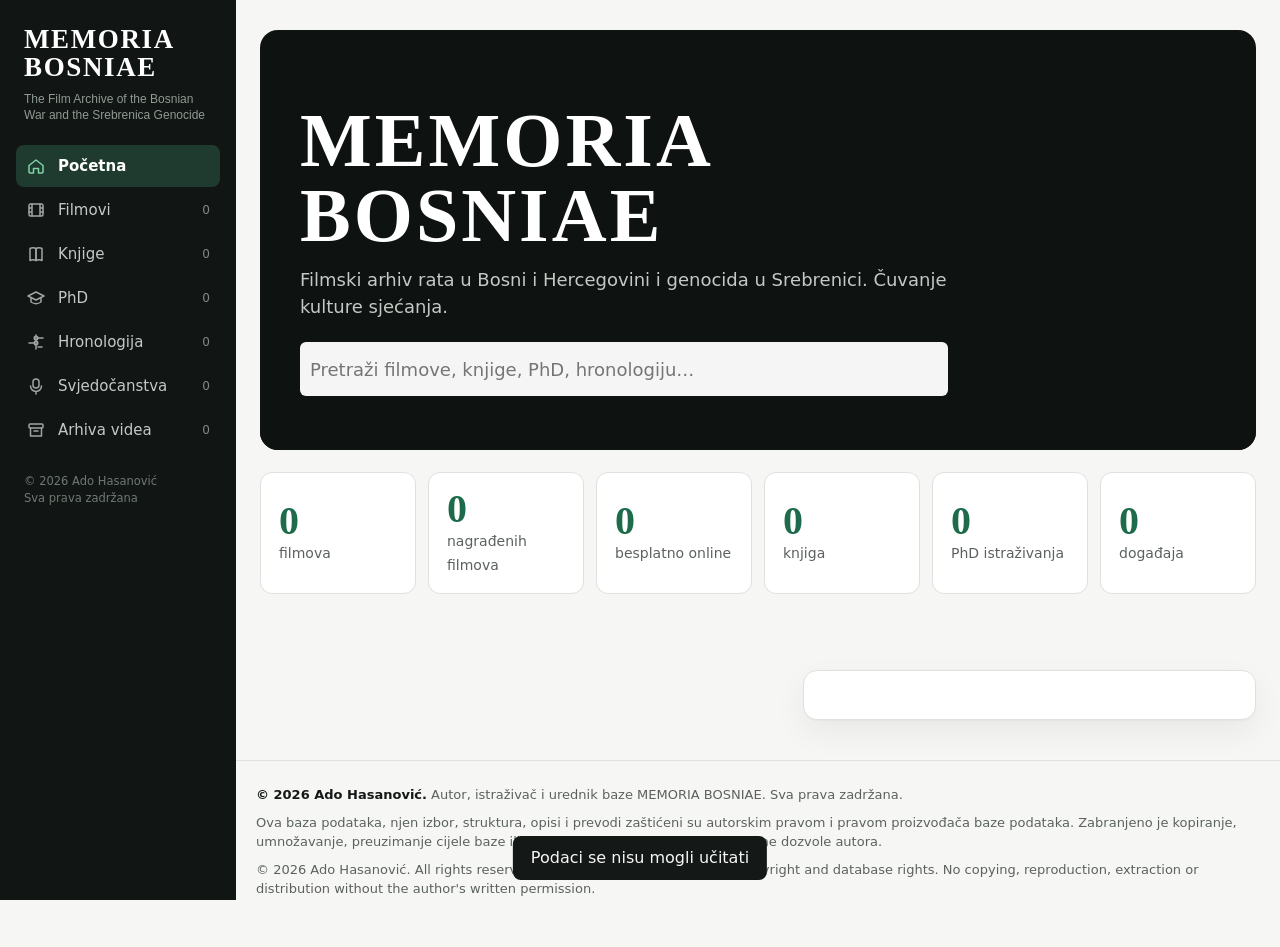
==== commit e06f186a: "Add files via upload" ====
--- a/app/index.html
+++ b/app/index.html
@@ -37,6 +37,28 @@
 .sideacts{display:flex;flex-direction:column;gap:6px;margin-top:auto}
 .sideacts button{background:#1a1f1c;border-color:#2a312d;color:#d8ddd9;text-align:start;font-size:14px}
 .sideacts button:hover{border-color:#5fbf8f}
+#home{padding:0 24px 40px}
+.hhero{position:relative;overflow:hidden;border-radius:18px;background:#0e1210;color:#eef1ee;min-height:420px;display:flex;align-items:flex-end}
+.hwall{position:absolute;inset:-20px;display:grid;grid-template-columns:repeat(auto-fill,minmax(110px,1fr));grid-auto-rows:165px;gap:8px;transform:rotate(-4deg) scale(1.12);opacity:.55}
+.hwall .ph{aspect-ratio:auto;height:100%;border-radius:4px;overflow:hidden}.hwall img,.hwall .typo{width:100%;height:100%;object-fit:cover}
+.hwall .typo .tt{font-size:15px}.hwall .typo .ty,.hwall .typo .tm{display:none}
+.hhero::after{content:"";position:absolute;inset:0;background:linear-gradient(180deg,rgb(14 18 16/.15) 0%,rgb(14 18 16/.75) 55%,rgb(14 18 16/.97) 100%)}
+.hin{position:relative;z-index:1;padding:40px;max-width:820px;display:flex;flex-direction:column;gap:14px}
+.hin h2{font-family:"Cormorant Garamond",Georgia,serif;font-size:clamp(44px,6vw,76px);line-height:.98;letter-spacing:.04em;margin:0;color:#fff}
+.hin p{margin:0;font-size:18px;color:#c3cac5;max-width:36em}
+.hsearch{display:flex;gap:8px;margin-top:8px}.hsearch input{min-height:54px;font-size:18px;background:rgb(255 255 255/.96);color:#141816;border:0}
+.hres{position:relative;z-index:2;margin-top:10px;background:var(--card);color:var(--ink);border-radius:12px;max-height:340px;overflow:auto;box-shadow:0 12px 30px rgb(0 0 0/.35)}
+.hres button{display:flex;gap:12px;width:100%;border:0;border-bottom:1px solid var(--line);border-radius:0;background:none;text-align:start;padding:10px 14px;min-height:48px;align-items:center}
+.hres small{color:var(--g);font-weight:600;min-width:7.5em}
+.hstats{display:grid;grid-template-columns:repeat(auto-fit,minmax(140px,1fr));gap:12px;margin:22px 0 6px}
+.hstat{background:var(--card);border:1px solid var(--line);border-radius:12px;padding:16px 18px;text-align:start}
+.hstat b{display:block;font-family:"Cormorant Garamond",Georgia,serif;font-size:40px;line-height:1;color:var(--g)}
+.hstat span{font-size:14px;color:var(--mut)}
+.hrow{margin-top:30px}.hrow h3{font-family:"Cormorant Garamond",Georgia,serif;font-size:30px;margin:0 0 12px;display:flex;align-items:baseline;gap:12px}
+.hrow h3 button{font-family:"Source Sans 3",sans-serif;font-size:14px;min-height:32px;padding:0 10px;border:0;background:none;color:var(--g)}
+.hstrip{display:grid;grid-auto-flow:column;grid-auto-columns:minmax(150px,170px);gap:16px;overflow-x:auto;padding-bottom:8px}
+.hday{display:flex;gap:18px;align-items:flex-start;background:var(--card);border:1px solid var(--line);border-left:4px solid var(--g);border-radius:12px;padding:18px 20px;max-width:900px}
+.hday .d{font-family:"Cormorant Garamond",Georgia,serif;font-size:34px;line-height:1;color:var(--g);white-space:nowrap}
 .upbar{position:fixed;left:50%;bottom:22px;transform:translateX(-50%);display:none;align-items:center;gap:12px;background:#111513;color:#eef1ee;padding:10px 12px 10px 18px;border-radius:12px;box-shadow:0 10px 30px rgb(0 0 0/.3);z-index:25;font-size:15px}.upbar.on{display:flex}.upbar #uplater{background:none;color:#c3cac5;border-color:#2a312d}
 .ver{display:inline-block;margin-top:10px;font-family:"Source Sans 3",sans-serif;font-size:12px;letter-spacing:.02em;font-weight:600;color:#a6e6c3;background:#1f3a2e;padding:2px 9px;border-radius:99px}.ver:empty{display:none}
 .sidecopy{margin:0;padding:0 8px;font-size:11.5px;line-height:1.4;color:#6f7a73}
@@ -163,6 +185,7 @@
       <button class="pri" id="bNew">+ Novi unos</button>
     </div>
   </header>
+  <section id="home" hidden></section>
   <div class="tools" id="tools"></div>
   <div class="stats" id="stats"></div>
   <main>
@@ -244,7 +267,7 @@
 if(!db||!db.filmovi)db=clone(SEED);
 function migrate(d){(d.filmovi||[]).forEach(f=>{if(!Array.isArray(f.festivali)){const sf=SEED.filmovi.find(z=>z.id===f.id&&z.naslov===f.naslov);f.festivali=sf&&sf.festivali.length?clone(sf.festivali):(f.festivali?[{god:"",festival:String(f.festivali),sekcija:"",nagrada:"",rezultat:"selekcija",izvor:""}]:[])}f.poster=f.poster||"";f.posterIzvor=f.posterIzvor||"";f.posterDozvola=f.posterDozvola||"nema"});d.svjedocanstva=d.svjedocanstva||[];d.arhiva=d.arhiva||[];d.naziv="MEMORIA BOSNIAE";return d}
 db=migrate(db);
-let tab="filmovi",sel=null,edit=false,undo=null;
+let tab="pocetna",sel=null,edit=false,undo=null;
 const F={q:"",a:"",b:"",s:"",n:false,o:""};
 
 function persist(){if(typeof WEB!=="undefined"&&WEB)return;if(window.mb){db.autor="Ado Hasanović";db.izmijenjeno=new Date().toISOString();window.mb.save(JSON.stringify(db)).catch(()=>toast("Spremanje nije uspjelo"));return}db.autor="Ado Hasanović";db.prava="© 2026 Ado Hasanović. Sva prava zadržana. Zabranjeno kopiranje i distribucija bez pisane dozvole autora.";db.izmijenjeno=new Date().toISOString();try{localStorage.setItem(KEY,JSON.stringify(db))}catch(e){toast("Automatsko spremanje nije dostupno; koristi Spremi bazu.")}}
@@ -271,7 +294,7 @@
     return true}).sort((a,b)=>tab==="filmovi"&&F.o==="nagrade"?wins(b)-wins(a)||(+c.year(b)||0)-(+c.year(a)||0):tab==="filmovi"&&F.o==="stari"?(+c.year(a)||9999)-(+c.year(b)||9999):tab==="filmovi"&&F.o==="naslov"?String(c.title(a)).localeCompare(String(c.title(b)),"bs"):tab==="hronologija"?String(a.datum).localeCompare(b.datum):(+c.year(b)||0)-(+c.year(a)||0)||String(c.title(a)).localeCompare(String(c.title(b))));
 }
 const ICO={filmovi:'<rect x="3" y="4" width="14" height="12" rx="1.5"/><path d="M6 4v12M14 4v12M3 8h3M3 12h3M14 8h3M14 12h3"/>',knjige:'<path d="M4 4.5c2-1 4-1 6 0v12c-2-1-4-1-6 0z"/><path d="M10 4.5c2-1 4-1 6 0v12c-2-1-4-1-6 0z"/>',phd:'<path d="M2 8l8-4 8 4-8 4z"/><path d="M5 9.5V14c3 2 7 2 10 0V9.5"/>',hronologija:'<path d="M10 3v14"/><circle cx="10" cy="6" r="1.8"/><circle cx="10" cy="11" r="1.8"/><path d="M12 6h5M3 11h5M12 15h4"/>',svjedocanstva:'<rect x="7" y="3" width="6" height="9" rx="3"/><path d="M4.5 10a5.5 5.5 0 0011 0M10 15.5V18"/>',arhiva:'<rect x="3" y="4" width="14" height="4" rx="1"/><path d="M4.5 8v8h11V8M8 11h4"/>'};
-function renderTabs(){$("#tabs").innerHTML=Object.entries(COLS).map(([k,c])=>`<button data-t="${k}" aria-pressed="${k===tab}"><svg width="20" height="20" viewBox="0 0 20 20" fill="none" stroke="currentColor" stroke-width="1.5" stroke-linecap="round" stroke-linejoin="round" aria-hidden="true">${ICO[k]||""}</svg><span>${c.label}</span><span class="n">${db[k].length}</span></button>`).join("");$("#h1").textContent=COLS[tab].label}
+function renderTabs(){$("#tabs").innerHTML=`<button data-t="pocetna" aria-pressed="${tab==="pocetna"}"><svg width="20" height="20" viewBox="0 0 20 20" fill="none" stroke="currentColor" stroke-width="1.5" stroke-linecap="round" stroke-linejoin="round" aria-hidden="true"><path d="M3 9.5 10 4l7 5.5V16a1 1 0 0 1-1 1h-3.5v-4.5h-5V17H4a1 1 0 0 1-1-1z"/></svg><span>Početna</span></button>`+Object.entries(COLS).map(([k,c])=>`<button data-t="${k}" aria-pressed="${k===tab}"><svg width="20" height="20" viewBox="0 0 20 20" fill="none" stroke="currentColor" stroke-width="1.5" stroke-linecap="round" stroke-linejoin="round" aria-hidden="true">${ICO[k]||""}</svg><span>${c.label}</span><span class="n">${db[k].length}</span></button>`).join("");$("#h1").textContent=tab==="pocetna"?"":COLS[tab].label}
 function renderList(){
   const c=COLS[tab],R=rows(),all=db[tab];
   const p=all.filter(x=>x.status==="P").length;
@@ -350,8 +373,44 @@
   $("#panel").classList.toggle("film",tab==="filmovi"&&!!x&&!edit);
   $("#panel").innerHTML=x?(edit?form(x):view(x)):`<div class="empty"><h2>${COLS[tab].label}</h2><p>Odaberi karticu s lijeve strane ili dodaj novi unos.</p><p>Na web se izvoze samo kartice označene kao provjerene.</p></div>`;
 }
-function render(){renderTabs();renderList();renderPanel();$("#bVid").hidden=tab!=="arhiva"}
-function full(){filters();render()}
+
+function goTo(t,id){tab=t;sel=id||null;edit=false;F.q=F.a=F.b=F.s=F.o="";F.n=false;full();if(id)setTimeout(()=>{const el=document.querySelector(`[data-id="${id}"]`);el&&el.scrollIntoView({block:"center"})},50)}
+function homeCard(x){const n=wins(x);return `<button class="pc" data-go="filmovi:${x.id}"><span class="ph">${posterHtml(x)}${n?`<span class="wb"><svg width="22" height="13" viewBox="0 0 184 100" aria-hidden="true"><g fill="currentColor">${LEAF}</g><g fill="currentColor" transform="translate(184 0) scale(-1 1)">${LEAF}</g></svg>${n}</span>`:""}${freeSrc(x)?`<span class="pb" style="color:#fff">${PLAYSVG}</span>`:""}</span><span class="pt">${esc(x.naslov)}</span><span class="ps">${esc([x.godina,x.rezija].filter(Boolean).join(" · "))}</span></button>`}
+function renderHome(){
+  const fl=db.filmovi,MON=["jan","feb","mar","apr","maj","jun","jul","avg","sep","okt","nov","dec"];
+  const withP=fl.filter(f=>f.poster||AUTO[f.id]),wall=(withP.length>=8?withP:fl).slice(0,40);
+  const awarded=fl.filter(f=>wins(f)).sort((a,b)=>wins(b)-wins(a)).slice(0,12);
+  const free=fl.filter(f=>freeSrc(f));
+  const ado=fl.filter(f=>/Ado Hasanović/.test(f.rezija||""));
+  const srb=fl.filter(f=>(f.teme||[]).includes("Srebrenica")).sort((a,b)=>(+b.godina||0)-(+a.godina||0)).slice(0,14);
+  const now=new Date(),md=String(now.getMonth()+1).padStart(2,"0")+"-"+String(now.getDate()).padStart(2,"0");
+  const hr=[...db.hronologija].filter(h=>h.datum&&h.datum.length>=10).sort((a,b)=>a.datum.slice(5).localeCompare(b.datum.slice(5)));
+  const today=hr.filter(h=>h.datum.slice(5)===md),next=today.length?today:[hr.find(h=>h.datum.slice(5)>md)||hr[0]].filter(Boolean);
+  const row=(t,arr,go)=>arr.length?`<div class="hrow"><h3>${t}${go?`<button data-go="${go}">Sve</button>`:""}</h3><div class="hstrip">${arr.map(homeCard).join("")}</div></div>`:"";
+  $("#home").innerHTML=`<div class="hhero"><div class="hwall" aria-hidden="true">${wall.concat(wall).slice(0,48).map(x=>`<span class="ph">${posterHtml(x)}</span>`).join("")}</div>
+   <div class="hin"><h2>MEMORIA<br>BOSNIAE</h2><p>Filmski arhiv rata u Bosni i Hercegovini i genocida u Srebrenici. Čuvanje kulture sjećanja.</p>
+   <div class="hsearch"><label for="hq" class="sr" style="position:absolute;width:1px;height:1px;overflow:hidden;clip:rect(0 0 0 0)">Pretraži arhiv</label><input id="hq" type="search" placeholder="Pretraži filmove, knjige, PhD, hronologiju…" autocomplete="off"></div><div id="hres"></div></div></div>
+   <div class="hstats">
+    <button class="hstat" data-go="filmovi"><b>${fl.length}</b><span>filmova</span></button>
+    <button class="hstat" data-go="filmovi:nagr"><b>${fl.filter(f=>wins(f)).length}</b><span>nagrađenih filmova</span></button>
+    <button class="hstat" data-go="filmovi:free"><b>${free.length}</b><span>besplatno online</span></button>
+    <button class="hstat" data-go="knjige"><b>${db.knjige.length}</b><span>knjiga</span></button>
+    <button class="hstat" data-go="phd"><b>${db.phd.length}</b><span>PhD istraživanja</span></button>
+    <button class="hstat" data-go="hronologija"><b>${db.hronologija.length}</b><span>događaja</span></button></div>
+   ${next.length?`<div class="hrow"><h3>${today.length?"Na današnji dan":"Uskoro, na ovaj dan"}</h3>${next.map(h=>{const[y,m,d]=h.datum.split("-");return `<div class="hday"><span class="d">${+d}. ${MON[+m-1]}<br><small style="font-size:18px;color:var(--mut)">${y}.</small></span><div><p style="margin:0;font-size:17px">${esc(h.tekst?.bs||"")}</p>${h.izvor?`<p style="margin:6px 0 0;font-size:13px;color:var(--mut)">Izvor: ${esc(h.izvor)}</p>`:""}</div></div>`}).join("")}</div>`:""}
+   ${row("Srebrenica na filmu",srb,"filmovi")}
+   ${row("Nagrađeni",awarded,"filmovi:nagr")}
+   ${row("Gledaj besplatno",free,"filmovi:free")}
+   ${row("Filmovi Ade Hasanovića",ado,"")}`;
+}
+function homeSearch(q){q=q.trim().toLowerCase();if(q.length<2){$("#hres").innerHTML="";return}
+  const out=[];for(const [k,c] of Object.entries(COLS))for(const x of db[k]){if(c.text(x).toLowerCase().includes(q))out.push(`<button data-go="${k}:${x.id}"><small>${esc(c.label)}</small><span>${esc(c.title(x))}${c.year(x)?" · "+esc(c.year(x)):""}</span></button>`);if(out.length>40)break}
+  $("#hres").innerHTML=out.length?`<div class="hres">${out.join("")}</div>`:`<div class="hres"><button disabled><span>Nema rezultata.</span></button></div>`}
+$("#home").addEventListener("input",e=>{if(e.target.id==="hq")homeSearch(e.target.value)});
+$("#home").addEventListener("click",e=>{const b=e.target.closest("[data-go]");if(!b)return;const[t,id]=b.dataset.go.split(":");
+  if(id==="nagr"){goTo(t);F.n=true;filters();renderList();return}if(id==="free"){goTo(t);F.b="besplatno";filters();renderList();return}goTo(t,id)});
+function render(){renderTabs();const H=tab==="pocetna";$("#home").hidden=!H;$("#tools").hidden=H;$("#stats").hidden=H;document.querySelector("main").hidden=H;if(H){renderHome();$("#bNew").hidden=true;$("#bVid").hidden=true;return}$("#bNew").hidden=false;renderList();renderPanel();$("#bVid").hidden=tab!=="arhiva"}
+function full(){if(tab!=="pocetna")filters();render()}
 
 function download(name,obj){if(window.mb){window.mb.saveFile(name,JSON.stringify(obj,null,2)).then(p=>p&&toast("Spremljeno: "+p));return}const b=new Blob([JSON.stringify(obj,null,2)],{type:"application/json"});const a=document.createElement("a");a.href=URL.createObjectURL(b);a.download=name;document.body.appendChild(a);a.click();setTimeout(()=>{URL.revokeObjectURL(a.href);a.remove()},500)}
 const stamp=()=>new Date().toISOString().slice(0,10);
@@ -428,22 +487,47 @@
 $("#tokSave").onclick=async()=>{const v=$("#tok").value.trim();if(!v){toast("Upiši ključ");return}$("#tokState").textContent="Provjeravam ključ…";const r=await window.mb.setToken(v);$("#tok").value="";if(r.ok){toast("Ključ spremljen");tokState()}else{$("#tokState").textContent="Ključ ne radi: "+(r.error||"")}};
 $("#bPub").onclick=async()=>{if(!window.mb||!window.mb.publish)return;const t=await window.mb.tokenInfo();if(!t.has){$("#bSet").click();return}
   const b=$("#bPub");b.disabled=true;b.textContent="Objavljujem…";try{const out=buildExport();const r=await window.mb.publish(JSON.stringify(out));if(r.ok){toast(`Objavljeno: ${out.filmovi.length} filmova, ${out.knjige.length} knjiga. Web se osvježi za oko minut.`)}else toast("Objava nije uspjela: "+(r.error||""))}catch(e){toast("Objava nije uspjela")}b.disabled=false;b.textContent="Objavi na web"};
-const WPAPI=(lang,q)=>`https://${lang}.wikipedia.org/w/api.php?origin=*&format=json&action=query&redirects=1&prop=pageimages&piprop=thumbnail&pithumbsize=600&${q}`;
+const WPAPI=(lang,q)=>`https://${lang}.wikipedia.org/w/api.php?origin=*&format=json&action=query&redirects=1&prop=pageimages&piprop=thumbnail&pithumbsize=600&pilicense=any&${q}`;
 const okImg=t=>t&&t.source&&!/\.svg/i.test(t.source)&&!/(flag|logo|icon|map)/i.test(t.source);
 const nrm=s=>String(s||"").normalize("NFKD").replace(/[\u0300-\u036f]/g,"").toLowerCase().replace(/[^a-z0-9]+/g," ").trim();
-async function webPoster(f){const k="mb-wp-"+f.id;try{const c=JSON.parse(localStorage.getItem(k)||"null");if(c&&(c.u||Date.now()-c.t<7*864e5))return c.u||null}catch(_){}
+async function webPoster(f){const k="mb-wp2-"+f.id;try{const c=JSON.parse(localStorage.getItem(k)||"null");if(c&&(c.u||Date.now()-c.t<7*864e5))return c.u||null}catch(_){}
   const names=[...new Set([f.naslovEn,f.naslov].filter(Boolean))],y=f.godina||"";let found=null;
   outer:for(const lang of["en","bs","hr","sr","it"])for(const t of names){const tries=[`${t} (${y} film)`,`${t} (film)`,`${t} (${y} documentary)`,`${t} (dokumentarni film)`,t];
     try{const j=await (await fetch(WPAPI(lang,"titles="+encodeURIComponent(tries.join("|"))))).json();const q=j.query||{},al={};(q.normalized||[]).concat(q.redirects||[]).forEach(n=>al[n.from]=n.to);const pg={};Object.values(q.pages||{}).forEach(p=>pg[p.title]=p);
       for(const tt of tries){let kk=tt,g=0;while(al[kk]&&g++<3)kk=al[kk];const p=pg[kk];if(p&&!("missing" in p)&&okImg(p.thumbnail)){found=p.thumbnail.source;break outer}}}catch(_){}}
   if(!found)for(const t of names){try{const j=await (await fetch(WPAPI("en","generator=search&gsrlimit=6&gsrsearch="+encodeURIComponent(t+" "+y+" film")))).json();const l=Object.values((j.query||{}).pages||{}).sort((a,b)=>a.index-b.index);const h=l.find(p=>nrm(p.title).startsWith(nrm(t))&&okImg(p.thumbnail));if(h){found=h.thumbnail.source;break}}catch(_){}}
   try{localStorage.setItem(k,JSON.stringify({u:found,t:Date.now()}))}catch(_){}return found}
-let rq=false;const redraw=()=>{if(rq)return;rq=true;requestAnimationFrame(()=>{rq=false;if(tab==="filmovi"){renderList();if(!edit)renderPanel()}})};
+
+const PATCHES=[
+ {id:"2026-11-22-ado-kratki",run:d=>{
+  const F=(god,festival,sekcija,nagrada,r,izvor)=>({god,festival,sekcija:sekcija||"",nagrada:nagrada||"",rezultat:r,izvor:izvor||""});
+  const blank=()=>({tip:"kratki",naslov:"",naslovEn:"",naslovIt:"",godina:"",zemlja:"",rezija:"Ado Hasanović",trajanje:"",sinopsis:{bs:"",en:"",it:""},festivali:[],gledati:[],teme:["Srebrenica"],izvori:[],status:"P",napomena:"",poster:"",posterIzvor:"",posterDozvola:"nema"});
+  const uz=d.filmovi.find(f=>/^(U?zdah|Dah) života Srebrenica$/i.test(f.naslov));
+  if(uz){Object.assign(uz,{tip:"kratki",naslov:"Uzdah života Srebrenica",naslovEn:"Breath of Life Srebrenica",godina:2015,zemlja:"Italija",trajanje:"3 min",
+    sinopsis:{bs:"Sead Delić se nakon dugog odsustva vraća u Srebrenicu i moli na grobovima rođaka ubijenih u genocidu 1995. Ispod snijega na spomen ploči otkriva se dug niz istih prezimena.",en:"After a long absence Sead Delić returns to Srebrenica and prays at the graves of relatives killed in the 1995 genocide. Under the snow on a memorial plaque, a long list of identical surnames appears.",it:""},
+    festivali:[F(2015,"Cottbus Film Festival","","","selekcija","https://www.filmfestivalcottbus.de/en/program-en/film-archive/movie/659.html"),F("","Sarajevo Film Festival","","","selekcija","https://filmfreeway.com/UzdahzivotaSrebrenica2015"),F("","Al Jazeera International Documentary Film Festival","","","selekcija","https://filmfreeway.com/UzdahzivotaSrebrenica2015"),F(2015,"Short to the Point","Kratki dokumentarni","Posebno priznanje","nagrada","https://m.imdb.com/es/name/nm4408019/awards")],
+    izvori:["https://www.filmfestivalcottbus.de/en/program-en/film-archive/movie/659.html","https://filmfreeway.com/UzdahzivotaSrebrenica2015"],status:"P",napomena:"Producenti Ado Hasanović i Sead Delić. Kamera i montaža Ado Hasanović."});uz.teme=["Srebrenica","sjećanje"]}
+  const an=d.filmovi.find(f=>f.naslov==="Anđeo Srebrenice");
+  if(an){const has=n=>(an.festivali||[]).some(r=>r.festival===n);an.festivali=an.festivali||[];
+    if(!has("Sarajevo Film Festival"))an.festivali.push(F(2011,"Sarajevo Film Festival","Nacionalna selekcija, evropska premijera","","selekcija","https://filmfreeway.com/AndjeoSrebrenice"));
+    if(!has("Colorado Film Festival"))an.festivali.push(F(2011,"Colorado Film Festival","Premijera","","selekcija","https://pre.peliplat.com/en/library/celeb/pc16749447/ado-hasanovic"))}
+  if(!d.filmovi.some(f=>f.naslov==="Tražeći pravdu"))d.filmovi.unshift({...blank(),id:"f-ado-trazeci-pravdu",tip:"dokumentarni",naslov:"Tražeći pravdu",naslovEn:"Searching for Justice",godina:2023,zemlja:"BiH, Holandija, Italija",trajanje:"24 min",
+    sinopsis:{bs:"Kratki dokumentarni film nastao u saradnji sa studentima prava univerziteta u Leidenu i Sarajevu, o stalnoj potrazi za pravdom nakon genocida u Srebrenici.",en:"A short documentary made with law students from the universities of Leiden and Sarajevo, about the ongoing search for justice after the Srebrenica genocide.",it:""},
+    festivali:[F(2023,"Sarajevo Film Festival","BH Film program, nacionalna premijera","","selekcija","https://filmfreeway.com/searchingforjustice")],
+    teme:["Srebrenica","suđenja","pravda"],izvori:["https://filmfreeway.com/searchingforjustice","https://www.balcanicaucaso.org/en/?p=236033"],napomena:"Scenarij Ado Hasanović, Nadia Sonneveld, Chiara Cruciatti. Producenti Ado Hasanović, Nadia Sonneveld, Enes Palislamović Heinze, Leonardo Kurtz, Dario Laudati."});
+  if(!d.filmovi.some(f=>f.naslov==="Ja sam iz Srebrenice"))d.filmovi.unshift({...blank(),id:"f-ado-ja-sam-iz-srebrenice",naslov:"Ja sam iz Srebrenice",naslovEn:"I Am from Srebrenica",godina:2008,zemlja:"BiH",
+    sinopsis:{bs:"Film o mladima koji žive u Srebrenici.",en:"A film about young people living in Srebrenica.",it:""},
+    festivali:[F(2008,"Festival kratkog filma Mostar","","Najbolji studentski film","nagrada","https://pre.peliplat.com/en/library/celeb/pc16749447/ado-hasanovic")],
+    teme:["Srebrenica","mladi","poslijeratno"],izvori:["https://pre.peliplat.com/en/library/celeb/pc16749447/ado-hasanovic"],status:"ZP",napomena:"Samo jedan izvor; potvrdi trajanje i festival (Ado)."});
+ }}
+];
+function applyPatches(){db.zakrpe=db.zakrpe||[];let ch=false;for(const p of PATCHES){if(db.zakrpe.includes(p.id))continue;try{p.run(db);db.zakrpe.push(p.id);ch=true}catch(e){console.error(e)}}return ch}
+let rq=false;const redraw=()=>{if(rq)return;rq=true;requestAnimationFrame(()=>{rq=false;if(tab==="filmovi"){renderList();if(!edit)renderPanel()}else if(tab==="pocetna"){const q=$("#hq")&&$("#hq").value;renderHome();if(q){$("#hq").value=q;homeSearch(q)}}})};
 function wantPosters(){const get=window.mb&&window.mb.poster?f=>window.mb.poster({id:f.id,naslov:f.naslov,naslovEn:f.naslovEn,godina:f.godina}):WEB?webPoster:null;if(!get)return;const q=db.filmovi.filter(f=>!f.poster&&!AUTO[f.id]);let i=0;
   const next=async()=>{if(i>=q.length)return;const f=q[i++];try{const u=await get(f);if(u){AUTO[f.id]=u;redraw()}}catch(_){}next()};
   for(let k=0;k<4;k++)next()}
 (async()=>{if(WEB){document.body.classList.add("web");try{const d=await (await fetch("data.json?v="+Date.now(),{cache:"no-store"})).json();db=migrate(d);["svjedocanstva","arhiva"].forEach(k=>{if(!db[k].length)delete COLS[k]})}catch(_){toast("Podaci se nisu mogli učitati")}}
-  else if(window.mb){if(window.mb.onUpdate){window.mb.onUpdate(v=>{$("#upmsg").textContent=`Nova verzija ${v} je spremna.`;$("#upbar").classList.add("on")});$("#upgo").onclick=()=>window.mb.restart();$("#uplater").onclick=()=>$("#upbar").classList.remove("on")}try{const v=await window.mb.version();$("#ver").textContent="Verzija "+v;document.title="MEMORIA BOSNIAE "+v}catch(_){}try{const t=await window.mb.load();if(t){db=migrate(JSON.parse(t))}else{db=migrate(clone(SEED));await window.mb.save(JSON.stringify(db))}}catch(_){toast("Baza se nije mogla učitati; otvorena je početna baza")}}full();wantPosters()})();
+  else if(window.mb){if(window.mb.onUpdate){window.mb.onUpdate(v=>{$("#upmsg").textContent=`Nova verzija ${v} je spremna.`;$("#upbar").classList.add("on")});$("#upgo").onclick=()=>window.mb.restart();$("#uplater").onclick=()=>$("#upbar").classList.remove("on")}try{const v=await window.mb.version();$("#ver").textContent="Verzija "+v;document.title="MEMORIA BOSNIAE "+v}catch(_){}try{const t=await window.mb.load();if(t){db=migrate(JSON.parse(t))}else{db=migrate(clone(SEED));await window.mb.save(JSON.stringify(db))}}catch(_){toast("Baza se nije mogla učitati; otvorena je početna baza")}}if(!WEB&&applyPatches()){persist();toast("Baza dopunjena: kratki filmovi Ade Hasanovića")}full();wantPosters()})();
 }
 </script>
 </body>
